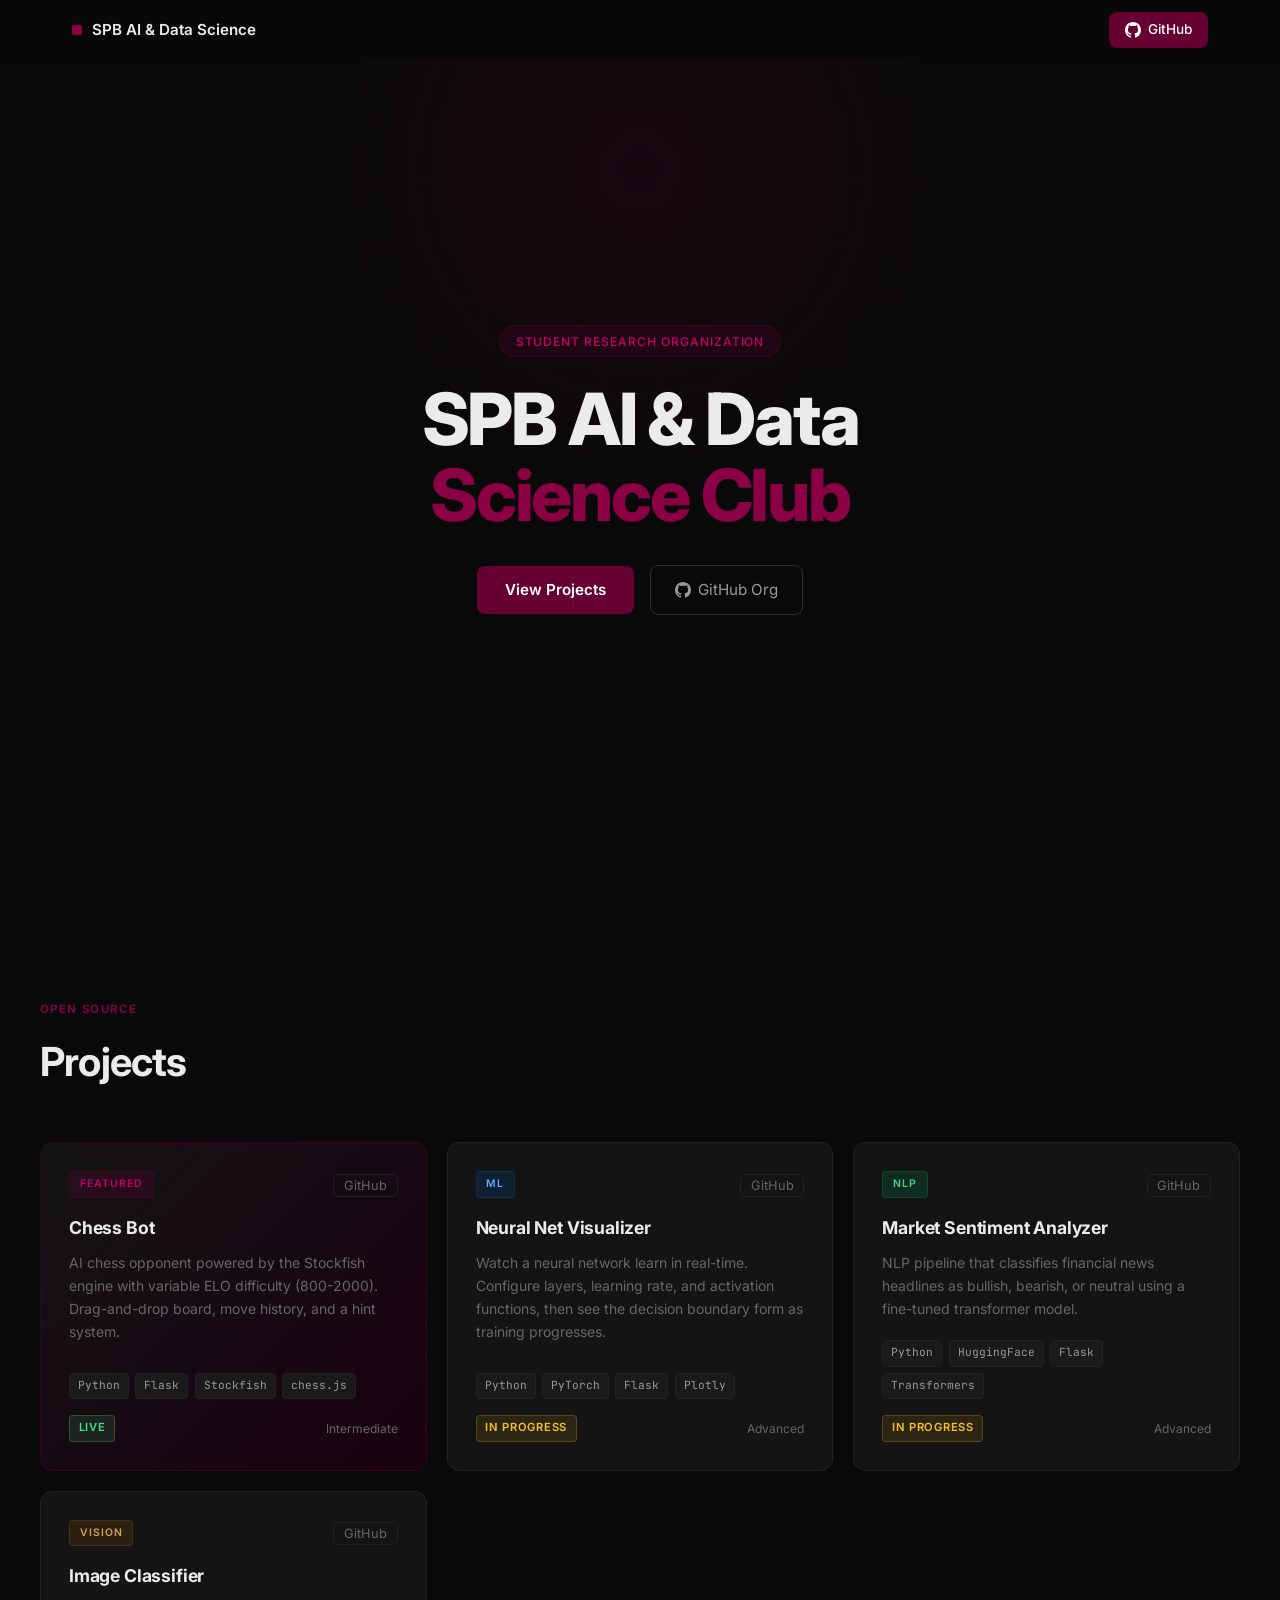
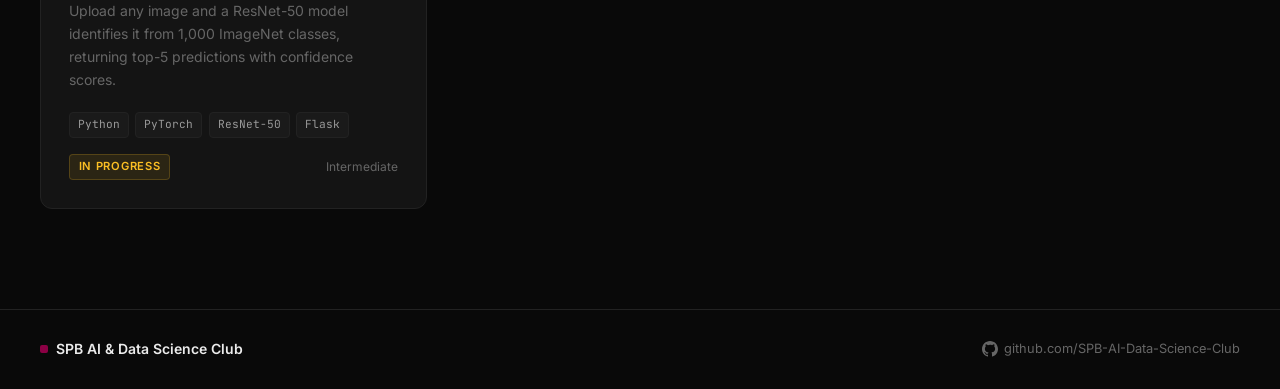
==== index.html @ d633d33a "Simplify to projects-only showcase, remove about/join/infra sections" ====
<!DOCTYPE html>
<html lang="en">
<head>
  <meta charset="UTF-8" />
  <meta name="viewport" content="width=device-width, initial-scale=1.0" />
  <title>SPB AI &amp; Data Science Club</title>
  <link rel="preconnect" href="https://fonts.googleapis.com" />
  <link href="https://fonts.googleapis.com/css2?family=Inter:wght@300;400;500;600;700;800&family=JetBrains+Mono:wght@400;500&display=swap" rel="stylesheet" />
  <link rel="stylesheet" href="css/style.css" />
</head>
<body>

  <nav class="nav" id="nav">
    <div class="nav-inner">
      <div class="nav-logo">
        <span class="nav-logo-mark"></span>
        <span>SPB AI &amp; Data Science</span>
      </div>
      <a href="https://github.com/SPB-AI-Data-Science-Club" target="_blank" class="nav-cta">
        <svg width="16" height="16" viewBox="0 0 24 24" fill="currentColor">
          <path d="M12 0C5.374 0 0 5.373 0 12c0 5.302 3.438 9.8 8.207 11.387.599.111.793-.261.793-.577v-2.234c-3.338.726-4.033-1.416-4.033-1.416-.546-1.387-1.333-1.756-1.333-1.756-1.089-.745.083-.729.083-.729 1.205.084 1.839 1.237 1.839 1.237 1.07 1.834 2.807 1.304 3.492.997.107-.775.418-1.305.762-1.604-2.665-.305-5.467-1.334-5.467-5.931 0-1.311.469-2.381 1.236-3.221-.124-.303-.535-1.524.117-3.176 0 0 1.008-.322 3.301 1.23A11.509 11.509 0 0 1 12 5.803c1.02.005 2.047.138 3.006.404 2.291-1.552 3.297-1.23 3.297-1.23.653 1.653.242 2.874.118 3.176.77.84 1.235 1.911 1.235 3.221 0 4.609-2.807 5.624-5.479 5.921.43.372.823 1.102.823 2.222v3.293c0 .319.192.694.801.576C20.566 21.797 24 17.3 24 12c0-6.627-5.373-12-12-12z"/>
        </svg>
        GitHub
      </a>
    </div>
  </nav>

  <section class="hero">
    <div class="hero-bg">
      <div class="hero-grid"></div>
      <div class="hero-glow"></div>
    </div>
    <div class="hero-content">
      <div class="hero-badge">Student Research Organization</div>
      <h1 class="hero-title">
        SPB AI &amp; Data<br />
        <span class="hero-accent">Science Club</span>
      </h1>
      <div class="hero-actions">
        <a href="#projects" class="btn-primary">View Projects</a>
        <a href="https://github.com/SPB-AI-Data-Science-Club" target="_blank" class="btn-ghost">
          <svg width="16" height="16" viewBox="0 0 24 24" fill="currentColor">
            <path d="M12 0C5.374 0 0 5.373 0 12c0 5.302 3.438 9.8 8.207 11.387.599.111.793-.261.793-.577v-2.234c-3.338.726-4.033-1.416-4.033-1.416-.546-1.387-1.333-1.756-1.333-1.756-1.089-.745.083-.729.083-.729 1.205.084 1.839 1.237 1.839 1.237 1.07 1.834 2.807 1.304 3.492.997.107-.775.418-1.305.762-1.604-2.665-.305-5.467-1.334-5.467-5.931 0-1.311.469-2.381 1.236-3.221-.124-.303-.535-1.524.117-3.176 0 0 1.008-.322 3.301 1.23A11.509 11.509 0 0 1 12 5.803c1.02.005 2.047.138 3.006.404 2.291-1.552 3.297-1.23 3.297-1.23.653 1.653.242 2.874.118 3.176.77.84 1.235 1.911 1.235 3.221 0 4.609-2.807 5.624-5.479 5.921.43.372.823 1.102.823 2.222v3.293c0 .319.192.694.801.576C20.566 21.797 24 17.3 24 12c0-6.627-5.373-12-12-12z"/>
          </svg>
          GitHub Org
        </a>
      </div>
    </div>
  </section>

  <section class="section" id="projects">
    <div class="container">
      <div class="section-tag">Open Source</div>
      <h2 class="section-title">Projects</h2>

      <div class="projects-grid">

        <article class="project-card featured">
          <div class="project-header">
            <span class="project-tag">Featured</span>
            <div class="project-links">
              <a href="https://github.com/SPB-AI-Data-Science-Club/chess-bot" target="_blank">GitHub</a>
            </div>
          </div>
          <h3 class="project-title">Chess Bot</h3>
          <p class="project-desc">
            AI chess opponent powered by the Stockfish engine with variable ELO difficulty (800-2000).
            Drag-and-drop board, move history, and a hint system.
          </p>
          <div class="project-tags">
            <span>Python</span><span>Flask</span><span>Stockfish</span><span>chess.js</span>
          </div>
          <div class="project-meta">
            <span class="status status-live">Live</span>
            <span class="difficulty">Intermediate</span>
          </div>
        </article>

        <article class="project-card">
          <div class="project-header">
            <span class="project-tag tag-ml">ML</span>
            <div class="project-links">
              <a href="https://github.com/SPB-AI-Data-Science-Club/neural-net-visualizer" target="_blank">GitHub</a>
            </div>
          </div>
          <h3 class="project-title">Neural Net Visualizer</h3>
          <p class="project-desc">
            Watch a neural network learn in real-time. Configure layers, learning rate, and activation functions,
            then see the decision boundary form as training progresses.
          </p>
          <div class="project-tags">
            <span>Python</span><span>PyTorch</span><span>Flask</span><span>Plotly</span>
          </div>
          <div class="project-meta">
            <span class="status status-dev">In Progress</span>
            <span class="difficulty">Advanced</span>
          </div>
        </article>

        <article class="project-card">
          <div class="project-header">
            <span class="project-tag tag-nlp">NLP</span>
            <div class="project-links">
              <a href="https://github.com/SPB-AI-Data-Science-Club/sentiment-analyzer" target="_blank">GitHub</a>
            </div>
          </div>
          <h3 class="project-title">Market Sentiment Analyzer</h3>
          <p class="project-desc">
            NLP pipeline that classifies financial news headlines as bullish, bearish, or neutral
            using a fine-tuned transformer model.
          </p>
          <div class="project-tags">
            <span>Python</span><span>HuggingFace</span><span>Flask</span><span>Transformers</span>
          </div>
          <div class="project-meta">
            <span class="status status-dev">In Progress</span>
            <span class="difficulty">Advanced</span>
          </div>
        </article>

        <article class="project-card">
          <div class="project-header">
            <span class="project-tag tag-cv">Vision</span>
            <div class="project-links">
              <a href="https://github.com/SPB-AI-Data-Science-Club/image-classifier" target="_blank">GitHub</a>
            </div>
          </div>
          <h3 class="project-title">Image Classifier</h3>
          <p class="project-desc">
            Upload any image and a ResNet-50 model identifies it from 1,000 ImageNet classes,
            returning top-5 predictions with confidence scores.
          </p>
          <div class="project-tags">
            <span>Python</span><span>PyTorch</span><span>ResNet-50</span><span>Flask</span>
          </div>
          <div class="project-meta">
            <span class="status status-dev">In Progress</span>
            <span class="difficulty">Intermediate</span>
          </div>
        </article>

      </div>
    </div>
  </section>

  <footer class="footer">
    <div class="footer-inner">
      <div class="footer-logo">
        <span class="footer-logo-mark"></span>
        SPB AI &amp; Data Science Club
      </div>
      <a href="https://github.com/SPB-AI-Data-Science-Club" target="_blank" class="footer-gh">
        <svg width="16" height="16" viewBox="0 0 24 24" fill="currentColor">
          <path d="M12 0C5.374 0 0 5.373 0 12c0 5.302 3.438 9.8 8.207 11.387.599.111.793-.261.793-.577v-2.234c-3.338.726-4.033-1.416-4.033-1.416-.546-1.387-1.333-1.756-1.333-1.756-1.089-.745.083-.729.083-.729 1.205.084 1.839 1.237 1.839 1.237 1.07 1.834 2.807 1.304 3.492.997.107-.775.418-1.305.762-1.604-2.665-.305-5.467-1.334-5.467-5.931 0-1.311.469-2.381 1.236-3.221-.124-.303-.535-1.524.117-3.176 0 0 1.008-.322 3.301 1.23A11.509 11.509 0 0 1 12 5.803c1.02.005 2.047.138 3.006.404 2.291-1.552 3.297-1.23 3.297-1.23.653 1.653.242 2.874.118 3.176.77.84 1.235 1.911 1.235 3.221 0 4.609-2.807 5.624-5.479 5.921.43.372.823 1.102.823 2.222v3.293c0 .319.192.694.801.576C20.566 21.797 24 17.3 24 12c0-6.627-5.373-12-12-12z"/>
        </svg>
        github.com/SPB-AI-Data-Science-Club
      </a>
    </div>
  </footer>

  <script src="js/main.js"></script>
</body>
</html>
---- css/style.css ----
/* Reset */
*, *::before, *::after { box-sizing: border-box; margin: 0; padding: 0; }

:root {
  --burgundy:   #660033;
  --burgundy-l: #8b0044;
  --burgundy-d: #3d001f;
  --burgundy-xl:#c4006a;
  --bg:         #090909;
  --bg-2:       #0f0f0f;
  --surface:    #141414;
  --surface-2:  #1a1a1a;
  --border:     #222;
  --border-l:   #2e2e2e;
  --text:       #ebebeb;
  --text-muted: #666;
  --text-dim:   #999;
  --radius:     12px;
}

html { scroll-behavior: smooth; }

body {
  font-family: 'Inter', sans-serif;
  background: var(--bg);
  color: var(--text);
  line-height: 1.6;
  -webkit-font-smoothing: antialiased;
}

a { color: inherit; text-decoration: none; }

/* Nav */
.nav {
  position: fixed;
  top: 0; left: 0; right: 0;
  z-index: 100;
  background: rgba(9,9,9,0.85);
  backdrop-filter: blur(12px);
  border-bottom: 1px solid transparent;
  transition: border-color .3s;
}
.nav.scrolled { border-color: var(--border); }

.nav-inner {
  max-width: 1200px;
  margin: 0 auto;
  padding: 0 2rem;
  height: 60px;
  display: flex;
  align-items: center;
  justify-content: space-between;
}

.nav-logo {
  display: flex;
  align-items: center;
  gap: .6rem;
  font-size: .95rem;
  font-weight: 600;
  color: var(--text);
}

.nav-logo-mark {
  width: 10px;
  height: 10px;
  border-radius: 2px;
  background: var(--burgundy-l);
  display: inline-block;
  flex-shrink: 0;
}

.nav-cta {
  display: flex;
  align-items: center;
  gap: .45rem;
  padding: .45rem 1rem;
  background: var(--burgundy);
  color: #fff;
  border-radius: 8px;
  font-size: .85rem;
  font-weight: 500;
  transition: background .2s;
}
.nav-cta:hover { background: var(--burgundy-l); }

/* Hero */
.hero {
  position: relative;
  min-height: 100vh;
  display: flex;
  align-items: center;
  justify-content: center;
  text-align: center;
  padding: 120px 2rem 80px;
  overflow: hidden;
}

.hero-bg { position: absolute; inset: 0; pointer-events: none; }

.hero-grid {
  position: absolute;
  inset: 0;
  background-image:
    linear-gradient(rgba(102,0,51,.07) 1px, transparent 1px),
    linear-gradient(90deg, rgba(102,0,51,.07) 1px, transparent 1px);
  background-size: 60px 60px;
  mask-image: radial-gradient(ellipse 80% 60% at 50% 40%, black, transparent);
}

.hero-glow {
  position: absolute;
  top: -20%; left: 50%;
  transform: translateX(-50%);
  width: 700px; height: 700px;
  background: radial-gradient(circle, rgba(102,0,51,.18) 0%, transparent 65%);
}

.hero-content { position: relative; max-width: 700px; }

.hero-badge {
  display: inline-block;
  padding: .35rem 1rem;
  background: rgba(102,0,51,.2);
  border: 1px solid rgba(102,0,51,.4);
  border-radius: 999px;
  font-size: .75rem;
  font-weight: 500;
  letter-spacing: .08em;
  text-transform: uppercase;
  color: var(--burgundy-xl);
  margin-bottom: 1.5rem;
}

.hero-title {
  font-size: clamp(2.8rem, 6vw, 4.5rem);
  font-weight: 800;
  line-height: 1.05;
  letter-spacing: -.03em;
  margin-bottom: 2rem;
}

.hero-accent { color: var(--burgundy-l); }

.hero-actions {
  display: flex;
  align-items: center;
  justify-content: center;
  gap: 1rem;
  flex-wrap: wrap;
}

.btn-primary {
  padding: .75rem 1.75rem;
  background: var(--burgundy);
  color: #fff;
  border-radius: 8px;
  font-weight: 600;
  font-size: .95rem;
  transition: background .2s, transform .15s;
}
.btn-primary:hover { background: var(--burgundy-l); transform: translateY(-1px); }

.btn-ghost {
  display: flex;
  align-items: center;
  gap: .45rem;
  padding: .75rem 1.5rem;
  border: 1px solid var(--border-l);
  border-radius: 8px;
  color: var(--text-dim);
  font-size: .95rem;
  transition: border-color .2s, color .2s, transform .15s;
}
.btn-ghost:hover { color: var(--text); transform: translateY(-1px); }

/* Section */
.section { padding: 100px 2rem; }
.container { max-width: 1200px; margin: 0 auto; }

.section-tag {
  font-size: .72rem;
  font-weight: 600;
  letter-spacing: .12em;
  text-transform: uppercase;
  color: var(--burgundy-l);
  margin-bottom: .75rem;
}

.section-title {
  font-size: clamp(1.75rem, 3.5vw, 2.5rem);
  font-weight: 700;
  letter-spacing: -.02em;
  margin-bottom: 3rem;
}

/* Projects grid */
.projects-grid {
  display: grid;
  grid-template-columns: repeat(auto-fill, minmax(320px, 1fr));
  gap: 1.25rem;
}

.project-card {
  background: var(--surface);
  border: 1px solid var(--border);
  border-radius: var(--radius);
  padding: 1.75rem;
  display: flex;
  flex-direction: column;
  transition: border-color .25s, transform .2s;
  position: relative;
  overflow: hidden;
}
.project-card::before {
  content: '';
  position: absolute;
  top: 0; left: 0; right: 0;
  height: 2px;
  background: linear-gradient(90deg, transparent, var(--burgundy-d), transparent);
  opacity: 0;
  transition: opacity .25s;
}
.project-card:hover { border-color: var(--burgundy-d); transform: translateY(-2px); }
.project-card:hover::before { opacity: 1; }

.project-card.featured {
  border-color: var(--burgundy-d);
  background: linear-gradient(135deg, var(--surface) 0%, #1a0010 100%);
}
.project-card.featured::before { opacity: .6; }

.project-header {
  display: flex;
  align-items: center;
  justify-content: space-between;
  margin-bottom: 1rem;
}

.project-tag {
  font-size: .65rem;
  font-weight: 600;
  letter-spacing: .1em;
  text-transform: uppercase;
  padding: .25rem .6rem;
  border-radius: 4px;
  background: rgba(102,0,51,.25);
  color: var(--burgundy-xl);
  border: 1px solid rgba(102,0,51,.3);
}
.tag-ml  { background: rgba(0,80,160,.2);  color: #60a8ff; border-color: rgba(0,80,160,.3); }
.tag-nlp { background: rgba(0,140,80,.2);  color: #50d090; border-color: rgba(0,140,80,.3); }
.tag-cv  { background: rgba(140,80,0,.2);  color: #d0a050; border-color: rgba(140,80,0,.3); }

.project-links a {
  font-size: .8rem;
  color: var(--text-muted);
  border: 1px solid var(--border);
  padding: .2rem .6rem;
  border-radius: 6px;
  transition: color .2s, border-color .2s;
}
.project-links a:hover { color: var(--text); border-color: var(--border-l); }

.project-title {
  font-size: 1.1rem;
  font-weight: 700;
  margin-bottom: .55rem;
  letter-spacing: -.01em;
}

.project-desc {
  font-size: .875rem;
  color: var(--text-muted);
  line-height: 1.65;
  flex: 1;
  margin-bottom: 1.25rem;
}

.project-tags {
  display: flex;
  flex-wrap: wrap;
  gap: .4rem;
  margin-bottom: 1rem;
}
.project-tags span {
  font-size: .7rem;
  font-family: 'JetBrains Mono', monospace;
  padding: .2rem .5rem;
  background: var(--surface-2);
  border: 1px solid var(--border);
  border-radius: 4px;
  color: var(--text-dim);
}

.project-meta {
  display: flex;
  align-items: center;
  justify-content: space-between;
  margin-top: auto;
}

.status {
  font-size: .7rem;
  font-weight: 600;
  letter-spacing: .06em;
  text-transform: uppercase;
  padding: .2rem .55rem;
  border-radius: 4px;
}
.status-live { background: rgba(74,222,128,.12); color: #4ade80; border: 1px solid rgba(74,222,128,.25); }
.status-dev  { background: rgba(251,191,36,.1);  color: #fbbf24; border: 1px solid rgba(251,191,36,.2); }

.difficulty { font-size: .75rem; color: var(--text-muted); }

/* Footer */
.footer {
  border-top: 1px solid var(--border);
  padding: 1.75rem 2rem;
}
.footer-inner {
  max-width: 1200px;
  margin: 0 auto;
  display: flex;
  align-items: center;
  justify-content: space-between;
  flex-wrap: wrap;
  gap: 1rem;
}
.footer-logo {
  display: flex;
  align-items: center;
  gap: .5rem;
  font-size: .875rem;
  font-weight: 600;
}
.footer-logo-mark {
  width: 8px; height: 8px;
  border-radius: 2px;
  background: var(--burgundy-l);
  display: inline-block;
  flex-shrink: 0;
}
.footer-gh {
  display: flex;
  align-items: center;
  gap: .4rem;
  font-size: .8rem;
  color: var(--text-muted);
  transition: color .2s;
}
.footer-gh:hover { color: var(--text); }

/* Scroll animation */
@keyframes fadeUp {
  from { opacity: 0; transform: translateY(20px); }
  to   { opacity: 1; transform: translateY(0); }
}
.animate-in { animation: fadeUp .55s ease both; }
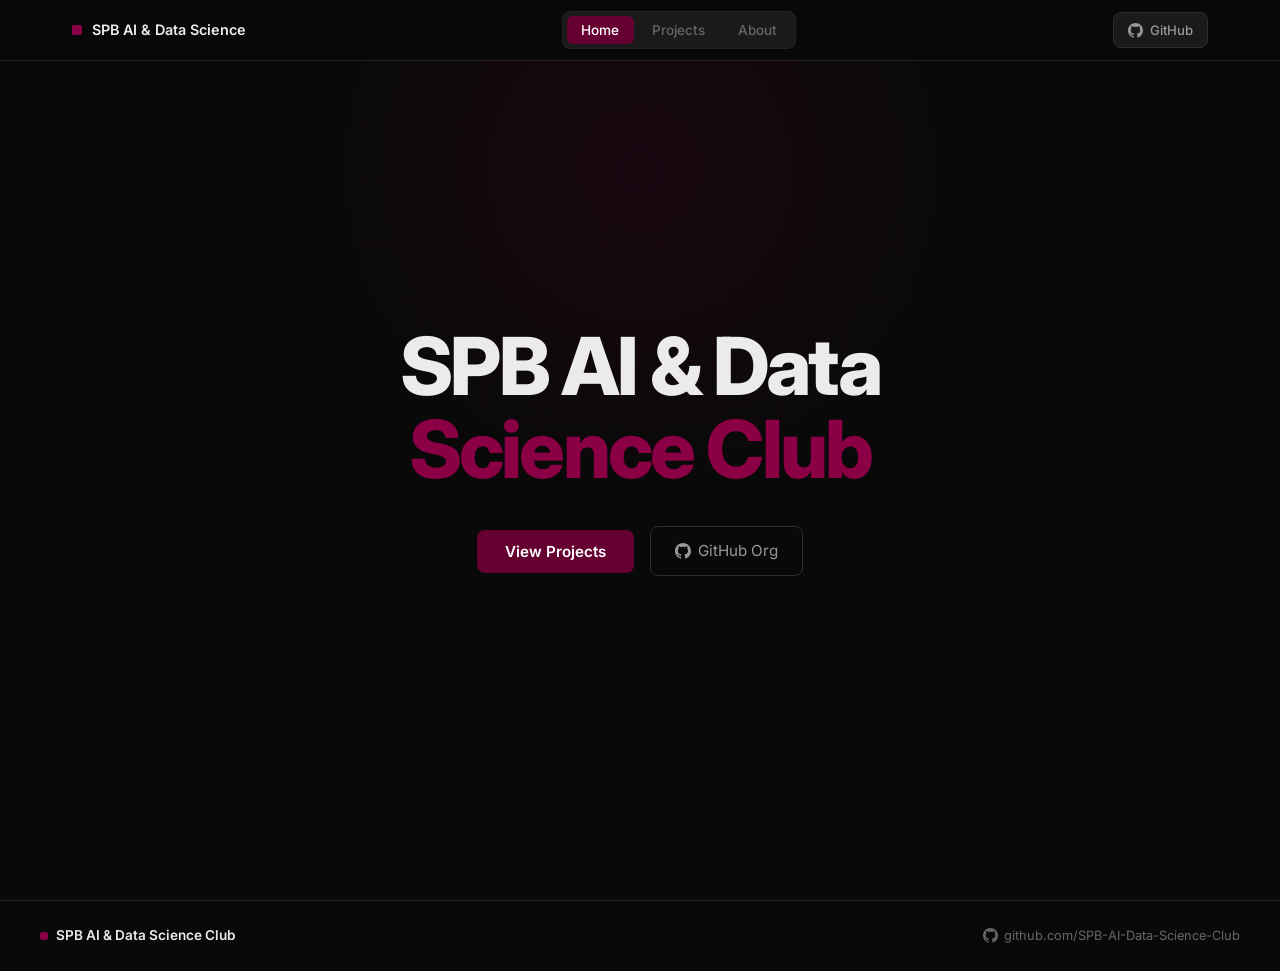
==== commit 50ea7073: "Redesign portfolio with tab layout, project cards with clone buttons, and leadership grid" ====
--- a/index.html
+++ b/index.html
@@ -10,14 +10,19 @@
 </head>
 <body>
 
-  <nav class="nav" id="nav">
+  <nav class="nav">
     <div class="nav-inner">
       <div class="nav-logo">
         <span class="nav-logo-mark"></span>
         <span>SPB AI &amp; Data Science</span>
       </div>
+      <div class="nav-tabs">
+        <button class="tab-btn active" data-tab="home">Home</button>
+        <button class="tab-btn" data-tab="projects">Projects</button>
+        <button class="tab-btn" data-tab="about">About</button>
+      </div>
       <a href="https://github.com/SPB-AI-Data-Science-Club" target="_blank" class="nav-cta">
-        <svg width="16" height="16" viewBox="0 0 24 24" fill="currentColor">
+        <svg width="15" height="15" viewBox="0 0 24 24" fill="currentColor">
           <path d="M12 0C5.374 0 0 5.373 0 12c0 5.302 3.438 9.8 8.207 11.387.599.111.793-.261.793-.577v-2.234c-3.338.726-4.033-1.416-4.033-1.416-.546-1.387-1.333-1.756-1.333-1.756-1.089-.745.083-.729.083-.729 1.205.084 1.839 1.237 1.839 1.237 1.07 1.834 2.807 1.304 3.492.997.107-.775.418-1.305.762-1.604-2.665-.305-5.467-1.334-5.467-5.931 0-1.311.469-2.381 1.236-3.221-.124-.303-.535-1.524.117-3.176 0 0 1.008-.322 3.301 1.23A11.509 11.509 0 0 1 12 5.803c1.02.005 2.047.138 3.006.404 2.291-1.552 3.297-1.23 3.297-1.23.653 1.653.242 2.874.118 3.176.77.84 1.235 1.911 1.235 3.221 0 4.609-2.807 5.624-5.479 5.921.43.372.823 1.102.823 2.222v3.293c0 .319.192.694.801.576C20.566 21.797 24 17.3 24 12c0-6.627-5.373-12-12-12z"/>
         </svg>
         GitHub
@@ -25,123 +30,219 @@
     </div>
   </nav>
 
-  <section class="hero">
-    <div class="hero-bg">
-      <div class="hero-grid"></div>
-      <div class="hero-glow"></div>
-    </div>
-    <div class="hero-content">
-      <div class="hero-badge">Student Research Organization</div>
-      <h1 class="hero-title">
-        SPB AI &amp; Data<br />
-        <span class="hero-accent">Science Club</span>
-      </h1>
-      <div class="hero-actions">
-        <a href="#projects" class="btn-primary">View Projects</a>
-        <a href="https://github.com/SPB-AI-Data-Science-Club" target="_blank" class="btn-ghost">
-          <svg width="16" height="16" viewBox="0 0 24 24" fill="currentColor">
-            <path d="M12 0C5.374 0 0 5.373 0 12c0 5.302 3.438 9.8 8.207 11.387.599.111.793-.261.793-.577v-2.234c-3.338.726-4.033-1.416-4.033-1.416-.546-1.387-1.333-1.756-1.333-1.756-1.089-.745.083-.729.083-.729 1.205.084 1.839 1.237 1.839 1.237 1.07 1.834 2.807 1.304 3.492.997.107-.775.418-1.305.762-1.604-2.665-.305-5.467-1.334-5.467-5.931 0-1.311.469-2.381 1.236-3.221-.124-.303-.535-1.524.117-3.176 0 0 1.008-.322 3.301 1.23A11.509 11.509 0 0 1 12 5.803c1.02.005 2.047.138 3.006.404 2.291-1.552 3.297-1.23 3.297-1.23.653 1.653.242 2.874.118 3.176.77.84 1.235 1.911 1.235 3.221 0 4.609-2.807 5.624-5.479 5.921.43.372.823 1.102.823 2.222v3.293c0 .319.192.694.801.576C20.566 21.797 24 17.3 24 12c0-6.627-5.373-12-12-12z"/>
-          </svg>
-          GitHub Org
-        </a>
-      </div>
-    </div>
-  </section>
-
-  <section class="section" id="projects">
-    <div class="container">
-      <div class="section-tag">Open Source</div>
-      <h2 class="section-title">Projects</h2>
-
-      <div class="projects-grid">
-
-        <article class="project-card featured">
-          <div class="project-header">
-            <span class="project-tag">Featured</span>
-            <div class="project-links">
-              <a href="https://github.com/SPB-AI-Data-Science-Club/chess-bot" target="_blank">GitHub</a>
+  <!-- HOME TAB -->
+  <div class="tab-content active" id="tab-home">
+    <section class="hero">
+      <div class="hero-bg">
+        <div class="hero-grid"></div>
+        <div class="hero-glow"></div>
+      </div>
+      <div class="hero-content">
+        <h1 class="hero-title">
+          SPB AI &amp; Data<br />
+          <span class="hero-accent">Science Club</span>
+        </h1>
+        <div class="hero-actions">
+          <button class="btn-primary" onclick="switchTab('projects')">View Projects</button>
+          <a href="https://github.com/SPB-AI-Data-Science-Club" target="_blank" class="btn-ghost">
+            <svg width="16" height="16" viewBox="0 0 24 24" fill="currentColor">
+              <path d="M12 0C5.374 0 0 5.373 0 12c0 5.302 3.438 9.8 8.207 11.387.599.111.793-.261.793-.577v-2.234c-3.338.726-4.033-1.416-4.033-1.416-.546-1.387-1.333-1.756-1.333-1.756-1.089-.745.083-.729.083-.729 1.205.084 1.839 1.237 1.839 1.237 1.07 1.834 2.807 1.304 3.492.997.107-.775.418-1.305.762-1.604-2.665-.305-5.467-1.334-5.467-5.931 0-1.311.469-2.381 1.236-3.221-.124-.303-.535-1.524.117-3.176 0 0 1.008-.322 3.301 1.23A11.509 11.509 0 0 1 12 5.803c1.02.005 2.047.138 3.006.404 2.291-1.552 3.297-1.23 3.297-1.23.653 1.653.242 2.874.118 3.176.77.84 1.235 1.911 1.235 3.221 0 4.609-2.807 5.624-5.479 5.921.43.372.823 1.102.823 2.222v3.293c0 .319.192.694.801.576C20.566 21.797 24 17.3 24 12c0-6.627-5.373-12-12-12z"/>
+            </svg>
+            GitHub Org
+          </a>
+        </div>
+      </div>
+    </section>
+  </div>
+
+  <!-- PROJECTS TAB -->
+  <div class="tab-content" id="tab-projects">
+    <div class="tab-page">
+      <div class="container">
+        <div class="page-header">
+          <div class="section-tag">Open Source</div>
+          <h2 class="section-title">Projects</h2>
+        </div>
+
+        <div class="projects-grid">
+
+          <article class="project-card featured">
+            <div class="project-header">
+              <span class="project-tag">Featured</span>
+              <span class="project-category">Game AI</span>
+            </div>
+            <h3 class="project-title">Chess Bot</h3>
+            <p class="project-desc">
+              AI chess opponent powered by the Stockfish engine with variable ELO difficulty (800-2000).
+              Drag-and-drop board, move history, and a hint system for learning.
+            </p>
+            <div class="project-tags">
+              <span>Python</span><span>Flask</span><span>Stockfish</span><span>chess.js</span>
+            </div>
+            <div class="project-actions">
+              <a href="https://github.com/SPB-AI-Data-Science-Club/chess-bot" target="_blank" class="action-btn action-primary">
+                View on GitHub
+              </a>
+              <button class="action-btn action-secondary" onclick="copyClone('chess-bot')">
+                Copy Clone Command
+              </button>
+            </div>
+          </article>
+
+          <article class="project-card">
+            <div class="project-header">
+              <span class="project-tag tag-ml">ML</span>
+              <span class="project-category">Machine Learning</span>
+            </div>
+            <h3 class="project-title">Neural Net Visualizer</h3>
+            <p class="project-desc">
+              Watch a neural network learn in real-time. Configure architecture, dataset, and hyperparameters,
+              then see the decision boundary form as training progresses.
+            </p>
+            <div class="project-tags">
+              <span>Python</span><span>PyTorch</span><span>Flask</span><span>Plotly</span>
+            </div>
+            <div class="project-actions">
+              <a href="https://github.com/SPB-AI-Data-Science-Club/neural-net-visualizer" target="_blank" class="action-btn action-primary">
+                View on GitHub
+              </a>
+              <button class="action-btn action-secondary" onclick="copyClone('neural-net-visualizer')">
+                Copy Clone Command
+              </button>
+            </div>
+          </article>
+
+          <article class="project-card">
+            <div class="project-header">
+              <span class="project-tag tag-nlp">NLP</span>
+              <span class="project-category">Natural Language Processing</span>
+            </div>
+            <h3 class="project-title">Market Sentiment Analyzer</h3>
+            <p class="project-desc">
+              NLP pipeline that classifies financial news headlines as bullish, bearish, or neutral
+              using a fine-tuned DistilRoBERTa transformer model.
+            </p>
+            <div class="project-tags">
+              <span>Python</span><span>HuggingFace</span><span>Flask</span><span>Transformers</span>
+            </div>
+            <div class="project-actions">
+              <a href="https://github.com/SPB-AI-Data-Science-Club/sentiment-analyzer" target="_blank" class="action-btn action-primary">
+                View on GitHub
+              </a>
+              <button class="action-btn action-secondary" onclick="copyClone('sentiment-analyzer')">
+                Copy Clone Command
+              </button>
+            </div>
+          </article>
+
+          <article class="project-card">
+            <div class="project-header">
+              <span class="project-tag tag-cv">Vision</span>
+              <span class="project-category">Computer Vision</span>
+            </div>
+            <h3 class="project-title">Image Classifier</h3>
+            <p class="project-desc">
+              Upload any image and a ResNet-50 model identifies it from 1,000 ImageNet classes,
+              returning top-5 predictions with confidence scores.
+            </p>
+            <div class="project-tags">
+              <span>Python</span><span>PyTorch</span><span>ResNet-50</span><span>Flask</span>
+            </div>
+            <div class="project-actions">
+              <a href="https://github.com/SPB-AI-Data-Science-Club/image-classifier" target="_blank" class="action-btn action-primary">
+                View on GitHub
+              </a>
+              <button class="action-btn action-secondary" onclick="copyClone('image-classifier')">
+                Copy Clone Command
+              </button>
+            </div>
+          </article>
+
+        </div>
+
+        <!-- Toast notification -->
+        <div class="toast" id="toast">Clone command copied to clipboard</div>
+      </div>
+    </div>
+  </div>
+
+  <!-- ABOUT TAB -->
+  <div class="tab-content" id="tab-about">
+    <div class="tab-page">
+      <div class="container">
+        <div class="page-header">
+          <div class="section-tag">Leadership</div>
+          <h2 class="section-title">About</h2>
+        </div>
+
+        <div class="leadership-grid">
+
+          <!-- High School -->
+          <div class="leadership-section">
+            <h3 class="division-title">High School</h3>
+            <div class="positions">
+              <div class="position-card">
+                <div class="position-role">President</div>
+                <div class="position-name">--</div>
+              </div>
+              <div class="position-card">
+                <div class="position-role">Vice President</div>
+                <div class="position-name">--</div>
+              </div>
+              <div class="position-card">
+                <div class="position-role">Secretary</div>
+                <div class="position-name">--</div>
+              </div>
+              <div class="position-card">
+                <div class="position-role">Treasurer</div>
+                <div class="position-name">--</div>
+              </div>
+              <div class="position-card">
+                <div class="position-role">Technical Lead</div>
+                <div class="position-name">--</div>
+              </div>
+              <div class="position-card">
+                <div class="position-role">Project Manager</div>
+                <div class="position-name">--</div>
+              </div>
+              <div class="position-card">
+                <div class="position-role">Outreach Lead</div>
+                <div class="position-name">--</div>
+              </div>
             </div>
           </div>
-          <h3 class="project-title">Chess Bot</h3>
-          <p class="project-desc">
-            AI chess opponent powered by the Stockfish engine with variable ELO difficulty (800-2000).
-            Drag-and-drop board, move history, and a hint system.
-          </p>
-          <div class="project-tags">
-            <span>Python</span><span>Flask</span><span>Stockfish</span><span>chess.js</span>
+
+          <!-- Middle School -->
+          <div class="leadership-section">
+            <h3 class="division-title">Middle School</h3>
+            <div class="positions">
+              <div class="position-card">
+                <div class="position-role">President</div>
+                <div class="position-name">--</div>
+              </div>
+              <div class="position-card">
+                <div class="position-role">Vice President</div>
+                <div class="position-name">--</div>
+              </div>
+              <div class="position-card">
+                <div class="position-role">Secretary</div>
+                <div class="position-name">--</div>
+              </div>
+              <div class="position-card">
+                <div class="position-role">Treasurer</div>
+                <div class="position-name">--</div>
+              </div>
+              <div class="position-card">
+                <div class="position-role">Project Coordinator</div>
+                <div class="position-name">--</div>
+              </div>
+            </div>
           </div>
-          <div class="project-meta">
-            <span class="status status-live">Live</span>
-            <span class="difficulty">Intermediate</span>
-          </div>
-        </article>
-
-        <article class="project-card">
-          <div class="project-header">
-            <span class="project-tag tag-ml">ML</span>
-            <div class="project-links">
-              <a href="https://github.com/SPB-AI-Data-Science-Club/neural-net-visualizer" target="_blank">GitHub</a>
-            </div>
-          </div>
-          <h3 class="project-title">Neural Net Visualizer</h3>
-          <p class="project-desc">
-            Watch a neural network learn in real-time. Configure layers, learning rate, and activation functions,
-            then see the decision boundary form as training progresses.
-          </p>
-          <div class="project-tags">
-            <span>Python</span><span>PyTorch</span><span>Flask</span><span>Plotly</span>
-          </div>
-          <div class="project-meta">
-            <span class="status status-dev">In Progress</span>
-            <span class="difficulty">Advanced</span>
-          </div>
-        </article>
-
-        <article class="project-card">
-          <div class="project-header">
-            <span class="project-tag tag-nlp">NLP</span>
-            <div class="project-links">
-              <a href="https://github.com/SPB-AI-Data-Science-Club/sentiment-analyzer" target="_blank">GitHub</a>
-            </div>
-          </div>
-          <h3 class="project-title">Market Sentiment Analyzer</h3>
-          <p class="project-desc">
-            NLP pipeline that classifies financial news headlines as bullish, bearish, or neutral
-            using a fine-tuned transformer model.
-          </p>
-          <div class="project-tags">
-            <span>Python</span><span>HuggingFace</span><span>Flask</span><span>Transformers</span>
-          </div>
-          <div class="project-meta">
-            <span class="status status-dev">In Progress</span>
-            <span class="difficulty">Advanced</span>
-          </div>
-        </article>
-
-        <article class="project-card">
-          <div class="project-header">
-            <span class="project-tag tag-cv">Vision</span>
-            <div class="project-links">
-              <a href="https://github.com/SPB-AI-Data-Science-Club/image-classifier" target="_blank">GitHub</a>
-            </div>
-          </div>
-          <h3 class="project-title">Image Classifier</h3>
-          <p class="project-desc">
-            Upload any image and a ResNet-50 model identifies it from 1,000 ImageNet classes,
-            returning top-5 predictions with confidence scores.
-          </p>
-          <div class="project-tags">
-            <span>Python</span><span>PyTorch</span><span>ResNet-50</span><span>Flask</span>
-          </div>
-          <div class="project-meta">
-            <span class="status status-dev">In Progress</span>
-            <span class="difficulty">Intermediate</span>
-          </div>
-        </article>
-
-      </div>
-    </div>
-  </section>
+
+        </div>
+      </div>
+    </div>
+  </div>
 
   <footer class="footer">
     <div class="footer-inner">
@@ -150,7 +251,7 @@
         SPB AI &amp; Data Science Club
       </div>
       <a href="https://github.com/SPB-AI-Data-Science-Club" target="_blank" class="footer-gh">
-        <svg width="16" height="16" viewBox="0 0 24 24" fill="currentColor">
+        <svg width="15" height="15" viewBox="0 0 24 24" fill="currentColor">
           <path d="M12 0C5.374 0 0 5.373 0 12c0 5.302 3.438 9.8 8.207 11.387.599.111.793-.261.793-.577v-2.234c-3.338.726-4.033-1.416-4.033-1.416-.546-1.387-1.333-1.756-1.333-1.756-1.089-.745.083-.729.083-.729 1.205.084 1.839 1.237 1.839 1.237 1.07 1.834 2.807 1.304 3.492.997.107-.775.418-1.305.762-1.604-2.665-.305-5.467-1.334-5.467-5.931 0-1.311.469-2.381 1.236-3.221-.124-.303-.535-1.524.117-3.176 0 0 1.008-.322 3.301 1.23A11.509 11.509 0 0 1 12 5.803c1.02.005 2.047.138 3.006.404 2.291-1.552 3.297-1.23 3.297-1.23.653 1.653.242 2.874.118 3.176.77.84 1.235 1.911 1.235 3.221 0 4.609-2.807 5.624-5.479 5.921.43.372.823 1.102.823 2.222v3.293c0 .319.192.694.801.576C20.566 21.797 24 17.3 24 12c0-6.627-5.373-12-12-12z"/>
         </svg>
         github.com/SPB-AI-Data-Science-Club
--- a/css/style.css
+++ b/css/style.css
@@ -1,4 +1,3 @@
-/* Reset */
 *, *::before, *::after { box-sizing: border-box; margin: 0; padding: 0; }
 
 :root {
@@ -7,7 +6,6 @@
   --burgundy-d: #3d001f;
   --burgundy-xl:#c4006a;
   --bg:         #090909;
-  --bg-2:       #0f0f0f;
   --surface:    #141414;
   --surface-2:  #1a1a1a;
   --border:     #222;
@@ -26,21 +24,22 @@
   color: var(--text);
   line-height: 1.6;
   -webkit-font-smoothing: antialiased;
+  min-height: 100vh;
+  display: flex;
+  flex-direction: column;
 }
 
 a { color: inherit; text-decoration: none; }
 
-/* Nav */
+/* ── Nav ── */
 .nav {
   position: fixed;
   top: 0; left: 0; right: 0;
   z-index: 100;
-  background: rgba(9,9,9,0.85);
-  backdrop-filter: blur(12px);
-  border-bottom: 1px solid transparent;
-  transition: border-color .3s;
-}
-.nav.scrolled { border-color: var(--border); }
+  background: rgba(9,9,9,.92);
+  backdrop-filter: blur(14px);
+  border-bottom: 1px solid var(--border);
+}
 
 .nav-inner {
   max-width: 1200px;
@@ -50,41 +49,77 @@
   display: flex;
   align-items: center;
   justify-content: space-between;
+  gap: 2rem;
 }
 
 .nav-logo {
   display: flex;
   align-items: center;
   gap: .6rem;
-  font-size: .95rem;
+  font-size: .9rem;
   font-weight: 600;
   color: var(--text);
+  white-space: nowrap;
 }
 
 .nav-logo-mark {
-  width: 10px;
-  height: 10px;
+  width: 10px; height: 10px;
   border-radius: 2px;
   background: var(--burgundy-l);
   display: inline-block;
   flex-shrink: 0;
 }
 
-.nav-cta {
-  display: flex;
-  align-items: center;
-  gap: .45rem;
-  padding: .45rem 1rem;
+/* Tab buttons */
+.nav-tabs {
+  display: flex;
+  align-items: center;
+  gap: .25rem;
+  background: var(--surface-2);
+  border: 1px solid var(--border);
+  border-radius: 8px;
+  padding: .25rem;
+}
+
+.tab-btn {
+  padding: .35rem .9rem;
+  border: none;
+  border-radius: 6px;
+  background: transparent;
+  color: var(--text-muted);
+  font-size: .85rem;
+  font-weight: 500;
+  cursor: pointer;
+  font-family: inherit;
+  transition: color .15s, background .15s;
+}
+.tab-btn:hover { color: var(--text-dim); }
+.tab-btn.active {
   background: var(--burgundy);
   color: #fff;
-  border-radius: 8px;
-  font-size: .85rem;
+}
+
+.nav-cta {
+  display: flex;
+  align-items: center;
+  gap: .4rem;
+  padding: .4rem .9rem;
+  background: var(--surface-2);
+  border: 1px solid var(--border-l);
+  color: var(--text-dim);
+  border-radius: 8px;
+  font-size: .82rem;
   font-weight: 500;
-  transition: background .2s;
-}
-.nav-cta:hover { background: var(--burgundy-l); }
-
-/* Hero */
+  transition: color .2s, border-color .2s;
+  white-space: nowrap;
+}
+.nav-cta:hover { color: var(--text); border-color: var(--border-l); }
+
+/* ── Tab content ── */
+.tab-content { display: none; flex: 1; }
+.tab-content.active { display: block; }
+
+/* ── Hero ── */
 .hero {
   position: relative;
   min-height: 100vh;
@@ -92,15 +127,14 @@
   align-items: center;
   justify-content: center;
   text-align: center;
-  padding: 120px 2rem 80px;
+  padding: 80px 2rem;
   overflow: hidden;
 }
 
 .hero-bg { position: absolute; inset: 0; pointer-events: none; }
 
 .hero-grid {
-  position: absolute;
-  inset: 0;
+  position: absolute; inset: 0;
   background-image:
     linear-gradient(rgba(102,0,51,.07) 1px, transparent 1px),
     linear-gradient(90deg, rgba(102,0,51,.07) 1px, transparent 1px);
@@ -116,30 +150,15 @@
   background: radial-gradient(circle, rgba(102,0,51,.18) 0%, transparent 65%);
 }
 
-.hero-content { position: relative; max-width: 700px; }
-
-.hero-badge {
-  display: inline-block;
-  padding: .35rem 1rem;
-  background: rgba(102,0,51,.2);
-  border: 1px solid rgba(102,0,51,.4);
-  border-radius: 999px;
-  font-size: .75rem;
-  font-weight: 500;
-  letter-spacing: .08em;
-  text-transform: uppercase;
-  color: var(--burgundy-xl);
-  margin-bottom: 1.5rem;
-}
+.hero-content { position: relative; max-width: 680px; }
 
 .hero-title {
-  font-size: clamp(2.8rem, 6vw, 4.5rem);
+  font-size: clamp(3rem, 7vw, 5rem);
   font-weight: 800;
-  line-height: 1.05;
-  letter-spacing: -.03em;
-  margin-bottom: 2rem;
-}
-
+  line-height: 1.04;
+  letter-spacing: -.035em;
+  margin-bottom: 2.25rem;
+}
 .hero-accent { color: var(--burgundy-l); }
 
 .hero-actions {
@@ -154,9 +173,12 @@
   padding: .75rem 1.75rem;
   background: var(--burgundy);
   color: #fff;
+  border: none;
   border-radius: 8px;
   font-weight: 600;
   font-size: .95rem;
+  cursor: pointer;
+  font-family: inherit;
   transition: background .2s, transform .15s;
 }
 .btn-primary:hover { background: var(--burgundy-l); transform: translateY(-1px); }
@@ -170,34 +192,39 @@
   border-radius: 8px;
   color: var(--text-dim);
   font-size: .95rem;
-  transition: border-color .2s, color .2s, transform .15s;
+  transition: color .2s, transform .15s;
 }
 .btn-ghost:hover { color: var(--text); transform: translateY(-1px); }
 
-/* Section */
-.section { padding: 100px 2rem; }
+/* ── Tab pages ── */
+.tab-page {
+  padding: 100px 2rem 80px;
+  min-height: 100vh;
+}
+
 .container { max-width: 1200px; margin: 0 auto; }
 
+.page-header { margin-bottom: 3rem; }
+
 .section-tag {
-  font-size: .72rem;
+  font-size: .7rem;
   font-weight: 600;
-  letter-spacing: .12em;
+  letter-spacing: .14em;
   text-transform: uppercase;
   color: var(--burgundy-l);
-  margin-bottom: .75rem;
+  margin-bottom: .6rem;
 }
 
 .section-title {
-  font-size: clamp(1.75rem, 3.5vw, 2.5rem);
+  font-size: clamp(1.75rem, 3vw, 2.5rem);
   font-weight: 700;
-  letter-spacing: -.02em;
-  margin-bottom: 3rem;
-}
-
-/* Projects grid */
+  letter-spacing: -.025em;
+}
+
+/* ── Projects ── */
 .projects-grid {
   display: grid;
-  grid-template-columns: repeat(auto-fill, minmax(320px, 1fr));
+  grid-template-columns: repeat(auto-fill, minmax(340px, 1fr));
   gap: 1.25rem;
 }
 
@@ -208,7 +235,8 @@
   padding: 1.75rem;
   display: flex;
   flex-direction: column;
-  transition: border-color .25s, transform .2s;
+  gap: 0;
+  transition: border-color .2s, transform .2s;
   position: relative;
   overflow: hidden;
 }
@@ -223,26 +251,25 @@
 }
 .project-card:hover { border-color: var(--burgundy-d); transform: translateY(-2px); }
 .project-card:hover::before { opacity: 1; }
-
 .project-card.featured {
   border-color: var(--burgundy-d);
-  background: linear-gradient(135deg, var(--surface) 0%, #1a0010 100%);
-}
-.project-card.featured::before { opacity: .6; }
+  background: linear-gradient(145deg, var(--surface) 0%, #180010 100%);
+}
+.project-card.featured::before { opacity: .7; }
 
 .project-header {
   display: flex;
   align-items: center;
   justify-content: space-between;
-  margin-bottom: 1rem;
+  margin-bottom: 1.1rem;
 }
 
 .project-tag {
   font-size: .65rem;
-  font-weight: 600;
+  font-weight: 700;
   letter-spacing: .1em;
   text-transform: uppercase;
-  padding: .25rem .6rem;
+  padding: .22rem .6rem;
   border-radius: 4px;
   background: rgba(102,0,51,.25);
   color: var(--burgundy-xl);
@@ -252,27 +279,23 @@
 .tag-nlp { background: rgba(0,140,80,.2);  color: #50d090; border-color: rgba(0,140,80,.3); }
 .tag-cv  { background: rgba(140,80,0,.2);  color: #d0a050; border-color: rgba(140,80,0,.3); }
 
-.project-links a {
-  font-size: .8rem;
-  color: var(--text-muted);
-  border: 1px solid var(--border);
-  padding: .2rem .6rem;
-  border-radius: 6px;
-  transition: color .2s, border-color .2s;
-}
-.project-links a:hover { color: var(--text); border-color: var(--border-l); }
+.project-category {
+  font-size: .72rem;
+  color: var(--text-muted);
+  letter-spacing: .04em;
+}
 
 .project-title {
-  font-size: 1.1rem;
+  font-size: 1.15rem;
   font-weight: 700;
-  margin-bottom: .55rem;
-  letter-spacing: -.01em;
+  letter-spacing: -.015em;
+  margin-bottom: .6rem;
 }
 
 .project-desc {
   font-size: .875rem;
   color: var(--text-muted);
-  line-height: 1.65;
+  line-height: 1.7;
   flex: 1;
   margin-bottom: 1.25rem;
 }
@@ -280,43 +303,123 @@
 .project-tags {
   display: flex;
   flex-wrap: wrap;
-  gap: .4rem;
-  margin-bottom: 1rem;
+  gap: .35rem;
+  margin-bottom: 1.5rem;
 }
 .project-tags span {
-  font-size: .7rem;
+  font-size: .68rem;
   font-family: 'JetBrains Mono', monospace;
-  padding: .2rem .5rem;
+  padding: .18rem .5rem;
   background: var(--surface-2);
   border: 1px solid var(--border);
   border-radius: 4px;
   color: var(--text-dim);
 }
 
-.project-meta {
+.project-actions {
+  display: grid;
+  grid-template-columns: 1fr 1fr;
+  gap: .6rem;
+  margin-top: auto;
+}
+
+.action-btn {
+  padding: .6rem .75rem;
+  border-radius: 7px;
+  font-size: .82rem;
+  font-weight: 600;
+  text-align: center;
+  cursor: pointer;
+  font-family: inherit;
+  transition: all .18s;
+  border: none;
+}
+
+.action-primary {
+  background: var(--burgundy);
+  color: #fff;
+}
+.action-primary:hover { background: var(--burgundy-l); }
+
+.action-secondary {
+  background: transparent;
+  color: var(--text-muted);
+  border: 1px solid var(--border-l);
+}
+.action-secondary:hover { color: var(--text); border-color: var(--border-l); background: var(--surface-2); }
+
+/* Toast */
+.toast {
+  position: fixed;
+  bottom: 2rem;
+  left: 50%;
+  transform: translateX(-50%) translateY(4px);
+  background: var(--surface-2);
+  border: 1px solid var(--border-l);
+  color: var(--text);
+  font-size: .82rem;
+  padding: .6rem 1.25rem;
+  border-radius: 8px;
+  opacity: 0;
+  pointer-events: none;
+  transition: opacity .2s, transform .2s;
+  z-index: 999;
+  white-space: nowrap;
+}
+.toast.show { opacity: 1; transform: translateX(-50%) translateY(0); }
+
+/* ── About / Leadership ── */
+.leadership-grid {
+  display: grid;
+  grid-template-columns: 1fr 1fr;
+  gap: 3rem;
+}
+
+@media (max-width: 700px) {
+  .leadership-grid { grid-template-columns: 1fr; }
+}
+
+.division-title {
+  font-size: 1.1rem;
+  font-weight: 700;
+  letter-spacing: -.01em;
+  margin-bottom: 1.25rem;
+  padding-bottom: .75rem;
+  border-bottom: 1px solid var(--border);
+  color: var(--text);
+}
+
+.positions { display: flex; flex-direction: column; gap: .6rem; }
+
+.position-card {
   display: flex;
   align-items: center;
   justify-content: space-between;
-  margin-top: auto;
-}
-
-.status {
-  font-size: .7rem;
-  font-weight: 600;
-  letter-spacing: .06em;
-  text-transform: uppercase;
-  padding: .2rem .55rem;
-  border-radius: 4px;
-}
-.status-live { background: rgba(74,222,128,.12); color: #4ade80; border: 1px solid rgba(74,222,128,.25); }
-.status-dev  { background: rgba(251,191,36,.1);  color: #fbbf24; border: 1px solid rgba(251,191,36,.2); }
-
-.difficulty { font-size: .75rem; color: var(--text-muted); }
-
-/* Footer */
+  background: var(--surface);
+  border: 1px solid var(--border);
+  border-radius: 8px;
+  padding: .8rem 1.1rem;
+  transition: border-color .2s;
+}
+.position-card:hover { border-color: var(--border-l); }
+
+.position-role {
+  font-size: .875rem;
+  font-weight: 500;
+  color: var(--text);
+}
+
+.position-name {
+  font-size: .82rem;
+  color: var(--text-muted);
+  font-family: 'JetBrains Mono', monospace;
+}
+
+/* ── Footer ── */
 .footer {
   border-top: 1px solid var(--border);
-  padding: 1.75rem 2rem;
+  padding: 1.5rem 2rem;
+  margin-top: auto;
 }
 .footer-inner {
   max-width: 1200px;
@@ -331,7 +434,7 @@
   display: flex;
   align-items: center;
   gap: .5rem;
-  font-size: .875rem;
+  font-size: .85rem;
   font-weight: 600;
 }
 .footer-logo-mark {
@@ -339,7 +442,6 @@
   border-radius: 2px;
   background: var(--burgundy-l);
   display: inline-block;
-  flex-shrink: 0;
 }
 .footer-gh {
   display: flex;
@@ -351,9 +453,9 @@
 }
 .footer-gh:hover { color: var(--text); }
 
-/* Scroll animation */
+/* ── Scroll animation ── */
 @keyframes fadeUp {
-  from { opacity: 0; transform: translateY(20px); }
+  from { opacity: 0; transform: translateY(16px); }
   to   { opacity: 1; transform: translateY(0); }
 }
-.animate-in { animation: fadeUp .55s ease both; }
+.animate-in { animation: fadeUp .5s ease both; }
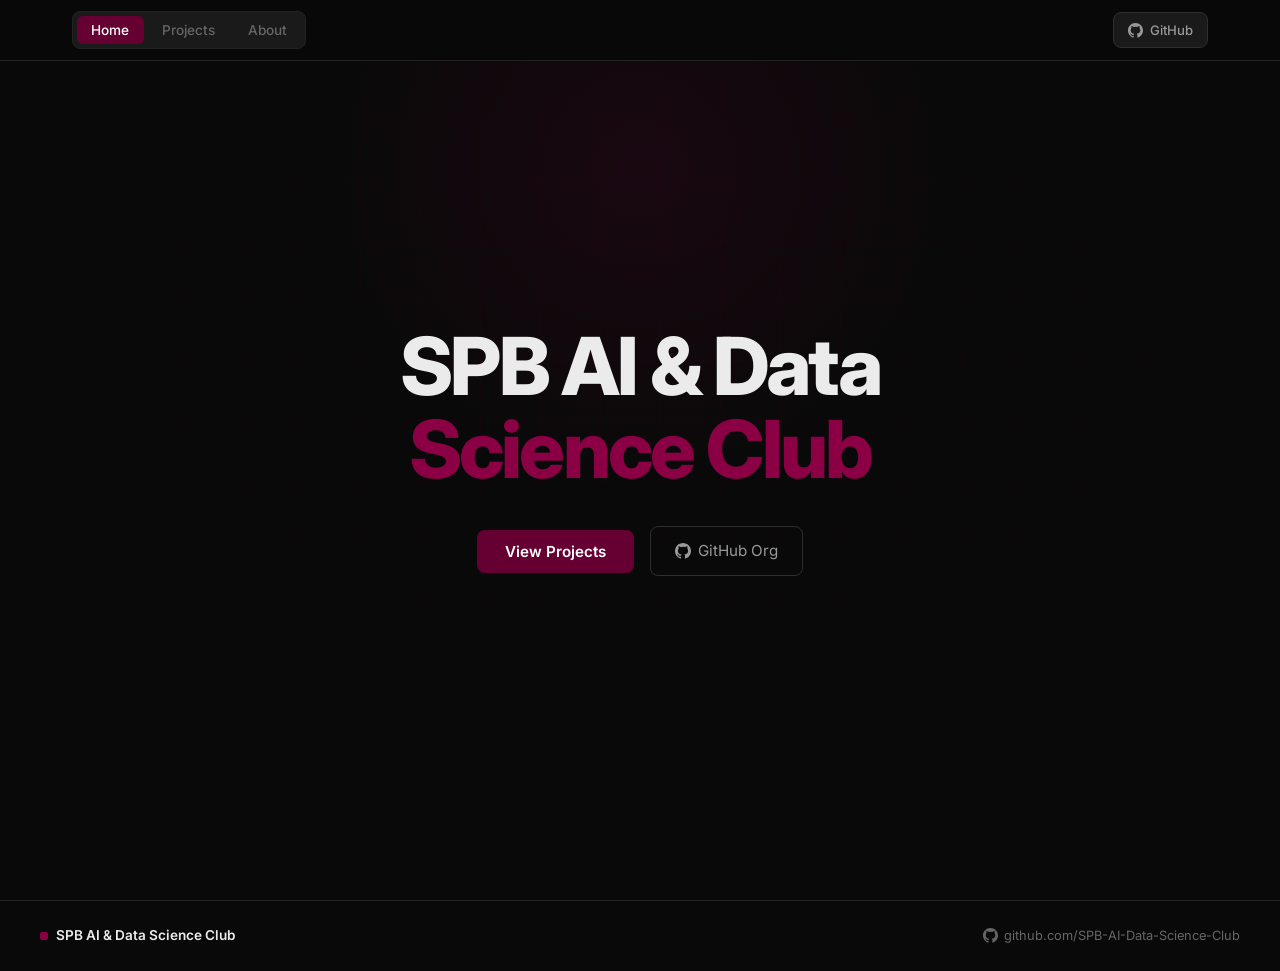
==== commit 05d96ad5: "Remove nav logo, put tabs as primary header navigation" ====
--- a/index.html
+++ b/index.html
@@ -12,10 +12,6 @@
 
   <nav class="nav">
     <div class="nav-inner">
-      <div class="nav-logo">
-        <span class="nav-logo-mark"></span>
-        <span>SPB AI &amp; Data Science</span>
-      </div>
       <div class="nav-tabs">
         <button class="tab-btn active" data-tab="home">Home</button>
         <button class="tab-btn" data-tab="projects">Projects</button>
--- a/css/style.css
+++ b/css/style.css
@@ -52,24 +52,6 @@
   gap: 2rem;
 }
 
-.nav-logo {
-  display: flex;
-  align-items: center;
-  gap: .6rem;
-  font-size: .9rem;
-  font-weight: 600;
-  color: var(--text);
-  white-space: nowrap;
-}
-
-.nav-logo-mark {
-  width: 10px; height: 10px;
-  border-radius: 2px;
-  background: var(--burgundy-l);
-  display: inline-block;
-  flex-shrink: 0;
-}
-
 /* Tab buttons */
 .nav-tabs {
   display: flex;
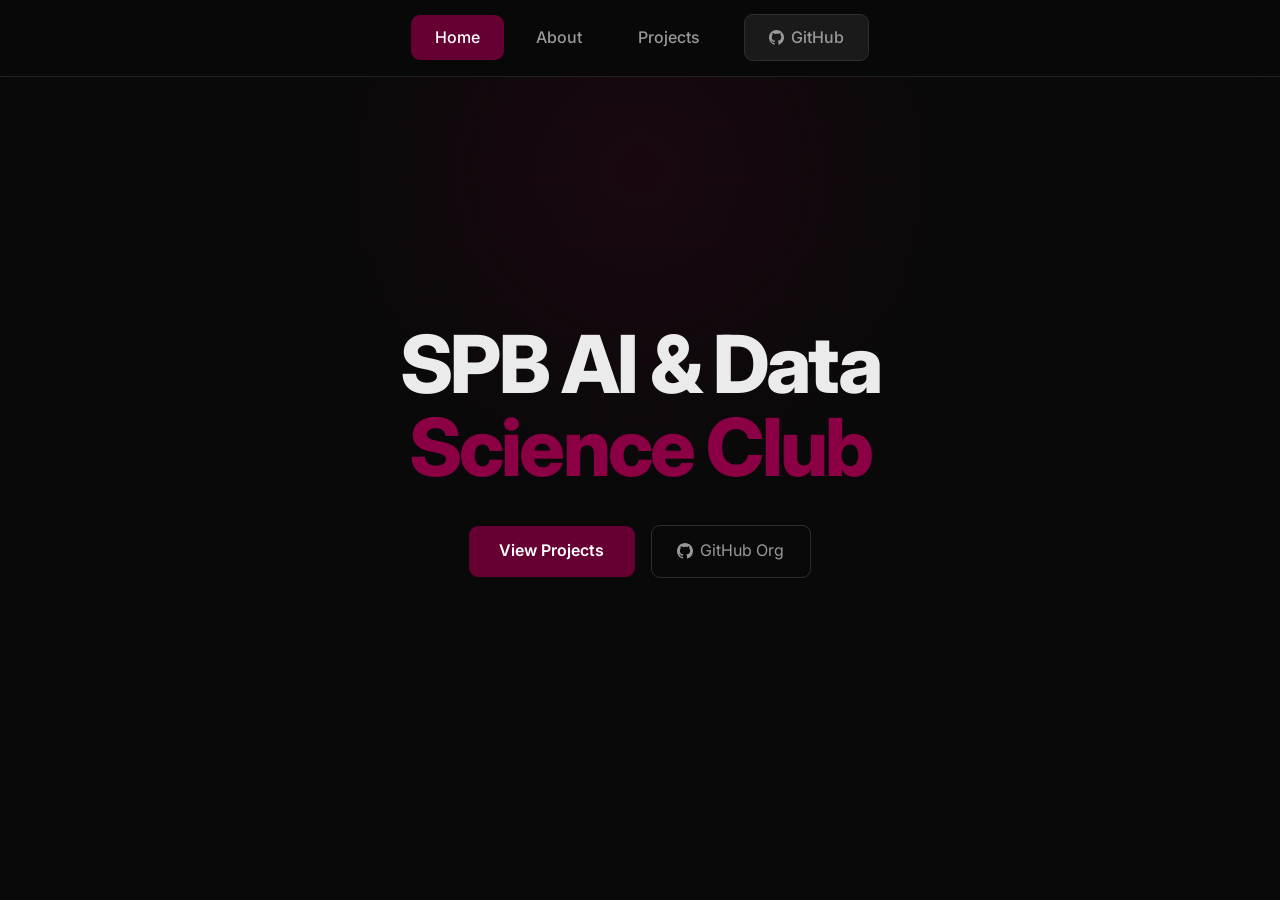
==== commit 9fed2379: "Fix CSS cache, single burgundy View on GitHub button, remove copy clone" ====
--- a/index.html
+++ b/index.html
@@ -6,18 +6,16 @@
   <title>SPB AI &amp; Data Science Club</title>
   <link rel="preconnect" href="https://fonts.googleapis.com" />
   <link href="https://fonts.googleapis.com/css2?family=Inter:wght@300;400;500;600;700;800&family=JetBrains+Mono:wght@400;500&display=swap" rel="stylesheet" />
-  <link rel="stylesheet" href="css/style.css" />
+  <link rel="stylesheet" href="css/style.css?v=3" />
 </head>
 <body>
 
   <nav class="nav">
     <div class="nav-inner">
-      <div class="nav-tabs">
-        <button class="tab-btn active" data-tab="home">Home</button>
-        <button class="tab-btn" data-tab="projects">Projects</button>
-        <button class="tab-btn" data-tab="about">About</button>
-      </div>
-      <a href="https://github.com/SPB-AI-Data-Science-Club" target="_blank" class="nav-cta">
+      <a href="index.html" class="nav-btn active">Home</a>
+      <a href="about.html" class="nav-btn">About</a>
+      <a href="projects.html" class="nav-btn">Projects</a>
+      <a href="https://github.com/SPB-AI-Data-Science-Club" target="_blank" class="nav-btn nav-github">
         <svg width="15" height="15" viewBox="0 0 24 24" fill="currentColor">
           <path d="M12 0C5.374 0 0 5.373 0 12c0 5.302 3.438 9.8 8.207 11.387.599.111.793-.261.793-.577v-2.234c-3.338.726-4.033-1.416-4.033-1.416-.546-1.387-1.333-1.756-1.333-1.756-1.089-.745.083-.729.083-.729 1.205.084 1.839 1.237 1.839 1.237 1.07 1.834 2.807 1.304 3.492.997.107-.775.418-1.305.762-1.604-2.665-.305-5.467-1.334-5.467-5.931 0-1.311.469-2.381 1.236-3.221-.124-.303-.535-1.524.117-3.176 0 0 1.008-.322 3.301 1.23A11.509 11.509 0 0 1 12 5.803c1.02.005 2.047.138 3.006.404 2.291-1.552 3.297-1.23 3.297-1.23.653 1.653.242 2.874.118 3.176.77.84 1.235 1.911 1.235 3.221 0 4.609-2.807 5.624-5.479 5.921.43.372.823 1.102.823 2.222v3.293c0 .319.192.694.801.576C20.566 21.797 24 17.3 24 12c0-6.627-5.373-12-12-12z"/>
         </svg>
@@ -26,235 +24,27 @@
     </div>
   </nav>
 
-  <!-- HOME TAB -->
-  <div class="tab-content active" id="tab-home">
-    <section class="hero">
-      <div class="hero-bg">
-        <div class="hero-grid"></div>
-        <div class="hero-glow"></div>
-      </div>
-      <div class="hero-content">
-        <h1 class="hero-title">
-          SPB AI &amp; Data<br />
-          <span class="hero-accent">Science Club</span>
-        </h1>
-        <div class="hero-actions">
-          <button class="btn-primary" onclick="switchTab('projects')">View Projects</button>
-          <a href="https://github.com/SPB-AI-Data-Science-Club" target="_blank" class="btn-ghost">
-            <svg width="16" height="16" viewBox="0 0 24 24" fill="currentColor">
-              <path d="M12 0C5.374 0 0 5.373 0 12c0 5.302 3.438 9.8 8.207 11.387.599.111.793-.261.793-.577v-2.234c-3.338.726-4.033-1.416-4.033-1.416-.546-1.387-1.333-1.756-1.333-1.756-1.089-.745.083-.729.083-.729 1.205.084 1.839 1.237 1.839 1.237 1.07 1.834 2.807 1.304 3.492.997.107-.775.418-1.305.762-1.604-2.665-.305-5.467-1.334-5.467-5.931 0-1.311.469-2.381 1.236-3.221-.124-.303-.535-1.524.117-3.176 0 0 1.008-.322 3.301 1.23A11.509 11.509 0 0 1 12 5.803c1.02.005 2.047.138 3.006.404 2.291-1.552 3.297-1.23 3.297-1.23.653 1.653.242 2.874.118 3.176.77.84 1.235 1.911 1.235 3.221 0 4.609-2.807 5.624-5.479 5.921.43.372.823 1.102.823 2.222v3.293c0 .319.192.694.801.576C20.566 21.797 24 17.3 24 12c0-6.627-5.373-12-12-12z"/>
-            </svg>
-            GitHub Org
-          </a>
-        </div>
-      </div>
-    </section>
-  </div>
-
-  <!-- PROJECTS TAB -->
-  <div class="tab-content" id="tab-projects">
-    <div class="tab-page">
-      <div class="container">
-        <div class="page-header">
-          <div class="section-tag">Open Source</div>
-          <h2 class="section-title">Projects</h2>
-        </div>
-
-        <div class="projects-grid">
-
-          <article class="project-card featured">
-            <div class="project-header">
-              <span class="project-tag">Featured</span>
-              <span class="project-category">Game AI</span>
-            </div>
-            <h3 class="project-title">Chess Bot</h3>
-            <p class="project-desc">
-              AI chess opponent powered by the Stockfish engine with variable ELO difficulty (800-2000).
-              Drag-and-drop board, move history, and a hint system for learning.
-            </p>
-            <div class="project-tags">
-              <span>Python</span><span>Flask</span><span>Stockfish</span><span>chess.js</span>
-            </div>
-            <div class="project-actions">
-              <a href="https://github.com/SPB-AI-Data-Science-Club/chess-bot" target="_blank" class="action-btn action-primary">
-                View on GitHub
-              </a>
-              <button class="action-btn action-secondary" onclick="copyClone('chess-bot')">
-                Copy Clone Command
-              </button>
-            </div>
-          </article>
-
-          <article class="project-card">
-            <div class="project-header">
-              <span class="project-tag tag-ml">ML</span>
-              <span class="project-category">Machine Learning</span>
-            </div>
-            <h3 class="project-title">Neural Net Visualizer</h3>
-            <p class="project-desc">
-              Watch a neural network learn in real-time. Configure architecture, dataset, and hyperparameters,
-              then see the decision boundary form as training progresses.
-            </p>
-            <div class="project-tags">
-              <span>Python</span><span>PyTorch</span><span>Flask</span><span>Plotly</span>
-            </div>
-            <div class="project-actions">
-              <a href="https://github.com/SPB-AI-Data-Science-Club/neural-net-visualizer" target="_blank" class="action-btn action-primary">
-                View on GitHub
-              </a>
-              <button class="action-btn action-secondary" onclick="copyClone('neural-net-visualizer')">
-                Copy Clone Command
-              </button>
-            </div>
-          </article>
-
-          <article class="project-card">
-            <div class="project-header">
-              <span class="project-tag tag-nlp">NLP</span>
-              <span class="project-category">Natural Language Processing</span>
-            </div>
-            <h3 class="project-title">Market Sentiment Analyzer</h3>
-            <p class="project-desc">
-              NLP pipeline that classifies financial news headlines as bullish, bearish, or neutral
-              using a fine-tuned DistilRoBERTa transformer model.
-            </p>
-            <div class="project-tags">
-              <span>Python</span><span>HuggingFace</span><span>Flask</span><span>Transformers</span>
-            </div>
-            <div class="project-actions">
-              <a href="https://github.com/SPB-AI-Data-Science-Club/sentiment-analyzer" target="_blank" class="action-btn action-primary">
-                View on GitHub
-              </a>
-              <button class="action-btn action-secondary" onclick="copyClone('sentiment-analyzer')">
-                Copy Clone Command
-              </button>
-            </div>
-          </article>
-
-          <article class="project-card">
-            <div class="project-header">
-              <span class="project-tag tag-cv">Vision</span>
-              <span class="project-category">Computer Vision</span>
-            </div>
-            <h3 class="project-title">Image Classifier</h3>
-            <p class="project-desc">
-              Upload any image and a ResNet-50 model identifies it from 1,000 ImageNet classes,
-              returning top-5 predictions with confidence scores.
-            </p>
-            <div class="project-tags">
-              <span>Python</span><span>PyTorch</span><span>ResNet-50</span><span>Flask</span>
-            </div>
-            <div class="project-actions">
-              <a href="https://github.com/SPB-AI-Data-Science-Club/image-classifier" target="_blank" class="action-btn action-primary">
-                View on GitHub
-              </a>
-              <button class="action-btn action-secondary" onclick="copyClone('image-classifier')">
-                Copy Clone Command
-              </button>
-            </div>
-          </article>
-
-        </div>
-
-        <!-- Toast notification -->
-        <div class="toast" id="toast">Clone command copied to clipboard</div>
+  <div class="hero">
+    <div class="hero-bg">
+      <div class="hero-grid"></div>
+      <div class="hero-glow"></div>
+    </div>
+    <div class="hero-content">
+      <h1 class="hero-title">
+        SPB AI &amp; Data<br />
+        <span class="hero-accent">Science Club</span>
+      </h1>
+      <div class="hero-actions">
+        <a href="projects.html" class="btn-primary">View Projects</a>
+        <a href="https://github.com/SPB-AI-Data-Science-Club" target="_blank" class="btn-ghost">
+          <svg width="16" height="16" viewBox="0 0 24 24" fill="currentColor">
+            <path d="M12 0C5.374 0 0 5.373 0 12c0 5.302 3.438 9.8 8.207 11.387.599.111.793-.261.793-.577v-2.234c-3.338.726-4.033-1.416-4.033-1.416-.546-1.387-1.333-1.756-1.333-1.756-1.089-.745.083-.729.083-.729 1.205.084 1.839 1.237 1.839 1.237 1.07 1.834 2.807 1.304 3.492.997.107-.775.418-1.305.762-1.604-2.665-.305-5.467-1.334-5.467-5.931 0-1.311.469-2.381 1.236-3.221-.124-.303-.535-1.524.117-3.176 0 0 1.008-.322 3.301 1.23A11.509 11.509 0 0 1 12 5.803c1.02.005 2.047.138 3.006.404 2.291-1.552 3.297-1.23 3.297-1.23.653 1.653.242 2.874.118 3.176.77.84 1.235 1.911 1.235 3.221 0 4.609-2.807 5.624-5.479 5.921.43.372.823 1.102.823 2.222v3.293c0 .319.192.694.801.576C20.566 21.797 24 17.3 24 12c0-6.627-5.373-12-12-12z"/>
+          </svg>
+          GitHub Org
+        </a>
       </div>
     </div>
   </div>
 
-  <!-- ABOUT TAB -->
-  <div class="tab-content" id="tab-about">
-    <div class="tab-page">
-      <div class="container">
-        <div class="page-header">
-          <div class="section-tag">Leadership</div>
-          <h2 class="section-title">About</h2>
-        </div>
-
-        <div class="leadership-grid">
-
-          <!-- High School -->
-          <div class="leadership-section">
-            <h3 class="division-title">High School</h3>
-            <div class="positions">
-              <div class="position-card">
-                <div class="position-role">President</div>
-                <div class="position-name">--</div>
-              </div>
-              <div class="position-card">
-                <div class="position-role">Vice President</div>
-                <div class="position-name">--</div>
-              </div>
-              <div class="position-card">
-                <div class="position-role">Secretary</div>
-                <div class="position-name">--</div>
-              </div>
-              <div class="position-card">
-                <div class="position-role">Treasurer</div>
-                <div class="position-name">--</div>
-              </div>
-              <div class="position-card">
-                <div class="position-role">Technical Lead</div>
-                <div class="position-name">--</div>
-              </div>
-              <div class="position-card">
-                <div class="position-role">Project Manager</div>
-                <div class="position-name">--</div>
-              </div>
-              <div class="position-card">
-                <div class="position-role">Outreach Lead</div>
-                <div class="position-name">--</div>
-              </div>
-            </div>
-          </div>
-
-          <!-- Middle School -->
-          <div class="leadership-section">
-            <h3 class="division-title">Middle School</h3>
-            <div class="positions">
-              <div class="position-card">
-                <div class="position-role">President</div>
-                <div class="position-name">--</div>
-              </div>
-              <div class="position-card">
-                <div class="position-role">Vice President</div>
-                <div class="position-name">--</div>
-              </div>
-              <div class="position-card">
-                <div class="position-role">Secretary</div>
-                <div class="position-name">--</div>
-              </div>
-              <div class="position-card">
-                <div class="position-role">Treasurer</div>
-                <div class="position-name">--</div>
-              </div>
-              <div class="position-card">
-                <div class="position-role">Project Coordinator</div>
-                <div class="position-name">--</div>
-              </div>
-            </div>
-          </div>
-
-        </div>
-      </div>
-    </div>
-  </div>
-
-  <footer class="footer">
-    <div class="footer-inner">
-      <div class="footer-logo">
-        <span class="footer-logo-mark"></span>
-        SPB AI &amp; Data Science Club
-      </div>
-      <a href="https://github.com/SPB-AI-Data-Science-Club" target="_blank" class="footer-gh">
-        <svg width="15" height="15" viewBox="0 0 24 24" fill="currentColor">
-          <path d="M12 0C5.374 0 0 5.373 0 12c0 5.302 3.438 9.8 8.207 11.387.599.111.793-.261.793-.577v-2.234c-3.338.726-4.033-1.416-4.033-1.416-.546-1.387-1.333-1.756-1.333-1.756-1.089-.745.083-.729.083-.729 1.205.084 1.839 1.237 1.839 1.237 1.07 1.834 2.807 1.304 3.492.997.107-.775.418-1.305.762-1.604-2.665-.305-5.467-1.334-5.467-5.931 0-1.311.469-2.381 1.236-3.221-.124-.303-.535-1.524.117-3.176 0 0 1.008-.322 3.301 1.23A11.509 11.509 0 0 1 12 5.803c1.02.005 2.047.138 3.006.404 2.291-1.552 3.297-1.23 3.297-1.23.653 1.653.242 2.874.118 3.176.77.84 1.235 1.911 1.235 3.221 0 4.609-2.807 5.624-5.479 5.921.43.372.823 1.102.823 2.222v3.293c0 .319.192.694.801.576C20.566 21.797 24 17.3 24 12c0-6.627-5.373-12-12-12z"/>
-        </svg>
-        github.com/SPB-AI-Data-Science-Club
-      </a>
-    </div>
-  </footer>
-
-  <script src="js/main.js"></script>
 </body>
 </html>
--- a/css/style.css
+++ b/css/style.css
@@ -36,80 +36,51 @@
   position: fixed;
   top: 0; left: 0; right: 0;
   z-index: 100;
-  background: rgba(9,9,9,.92);
-  backdrop-filter: blur(14px);
+  background: rgba(9,9,9,.94);
+  backdrop-filter: blur(16px);
   border-bottom: 1px solid var(--border);
 }
 
 .nav-inner {
-  max-width: 1200px;
-  margin: 0 auto;
-  padding: 0 2rem;
-  height: 60px;
-  display: flex;
-  align-items: center;
-  justify-content: space-between;
-  gap: 2rem;
-}
-
-/* Tab buttons */
-.nav-tabs {
-  display: flex;
-  align-items: center;
-  gap: .25rem;
-  background: var(--surface-2);
-  border: 1px solid var(--border);
-  border-radius: 8px;
-  padding: .25rem;
-}
-
-.tab-btn {
-  padding: .35rem .9rem;
-  border: none;
-  border-radius: 6px;
-  background: transparent;
-  color: var(--text-muted);
-  font-size: .85rem;
+  display: flex;
+  align-items: center;
+  justify-content: center;
+  gap: .5rem;
+  padding: .9rem 2rem;
+}
+
+.nav-btn {
+  display: inline-flex;
+  align-items: center;
+  gap: .45rem;
+  padding: .6rem 1.5rem;
+  border-radius: 9px;
+  font-size: 1rem;
   font-weight: 500;
-  cursor: pointer;
-  font-family: inherit;
+  color: var(--text-dim);
   transition: color .15s, background .15s;
-}
-.tab-btn:hover { color: var(--text-dim); }
-.tab-btn.active {
-  background: var(--burgundy);
-  color: #fff;
-}
-
-.nav-cta {
-  display: flex;
-  align-items: center;
-  gap: .4rem;
-  padding: .4rem .9rem;
+  white-space: nowrap;
+}
+.nav-btn:hover { color: var(--text); background: rgba(255,255,255,.05); }
+.nav-btn.active { background: var(--burgundy); color: #fff; }
+.nav-btn.active:hover { background: var(--burgundy-l); color: #fff; }
+
+.nav-github {
   background: var(--surface-2);
   border: 1px solid var(--border-l);
   color: var(--text-dim);
-  border-radius: 8px;
-  font-size: .82rem;
-  font-weight: 500;
-  transition: color .2s, border-color .2s;
-  white-space: nowrap;
-}
-.nav-cta:hover { color: var(--text); border-color: var(--border-l); }
-
-/* ── Tab content ── */
-.tab-content { display: none; flex: 1; }
-.tab-content.active { display: block; }
-
-/* ── Hero ── */
+  margin-left: .75rem;
+}
+.nav-github:hover { color: var(--text); background: var(--surface-2); }
+
+/* ── Hero (home only) ── */
 .hero {
   position: relative;
-  min-height: 100vh;
+  height: 100vh;
   display: flex;
   align-items: center;
   justify-content: center;
   text-align: center;
-  padding: 80px 2rem;
   overflow: hidden;
 }
 
@@ -152,13 +123,13 @@
 }
 
 .btn-primary {
-  padding: .75rem 1.75rem;
+  padding: .8rem 1.9rem;
   background: var(--burgundy);
   color: #fff;
   border: none;
-  border-radius: 8px;
+  border-radius: 9px;
   font-weight: 600;
-  font-size: .95rem;
+  font-size: 1rem;
   cursor: pointer;
   font-family: inherit;
   transition: background .2s, transform .15s;
@@ -169,19 +140,19 @@
   display: flex;
   align-items: center;
   gap: .45rem;
-  padding: .75rem 1.5rem;
+  padding: .8rem 1.6rem;
   border: 1px solid var(--border-l);
-  border-radius: 8px;
+  border-radius: 9px;
   color: var(--text-dim);
-  font-size: .95rem;
+  font-size: 1rem;
   transition: color .2s, transform .15s;
 }
 .btn-ghost:hover { color: var(--text); transform: translateY(-1px); }
 
-/* ── Tab pages ── */
-.tab-page {
-  padding: 100px 2rem 80px;
-  min-height: 100vh;
+/* ── Inner pages layout ── */
+.page-wrap {
+  flex: 1;
+  padding: 7rem 2rem 5rem;
 }
 
 .container { max-width: 1200px; margin: 0 auto; }
@@ -217,7 +188,6 @@
   padding: 1.75rem;
   display: flex;
   flex-direction: column;
-  gap: 0;
   transition: border-color .2s, transform .2s;
   position: relative;
   overflow: hidden;
@@ -261,11 +231,7 @@
 .tag-nlp { background: rgba(0,140,80,.2);  color: #50d090; border-color: rgba(0,140,80,.3); }
 .tag-cv  { background: rgba(140,80,0,.2);  color: #d0a050; border-color: rgba(140,80,0,.3); }
 
-.project-category {
-  font-size: .72rem;
-  color: var(--text-muted);
-  letter-spacing: .04em;
-}
+.project-category { font-size: .72rem; color: var(--text-muted); letter-spacing: .04em; }
 
 .project-title {
   font-size: 1.15rem;
@@ -298,37 +264,23 @@
   color: var(--text-dim);
 }
 
-.project-actions {
-  display: grid;
-  grid-template-columns: 1fr 1fr;
-  gap: .6rem;
-  margin-top: auto;
-}
+.project-actions { margin-top: auto; }
 
 .action-btn {
-  padding: .6rem .75rem;
+  display: block;
+  width: 100%;
+  padding: .7rem 1rem;
   border-radius: 7px;
-  font-size: .82rem;
+  font-size: .875rem;
   font-weight: 600;
   text-align: center;
   cursor: pointer;
   font-family: inherit;
-  transition: all .18s;
+  transition: background .18s, transform .15s;
   border: none;
 }
-
-.action-primary {
-  background: var(--burgundy);
-  color: #fff;
-}
-.action-primary:hover { background: var(--burgundy-l); }
-
-.action-secondary {
-  background: transparent;
-  color: var(--text-muted);
-  border: 1px solid var(--border-l);
-}
-.action-secondary:hover { color: var(--text); border-color: var(--border-l); background: var(--surface-2); }
+.action-primary { background: var(--burgundy); color: #fff; }
+.action-primary:hover { background: var(--burgundy-l); transform: translateY(-1px); }
 
 /* Toast */
 .toast {
@@ -356,10 +308,7 @@
   grid-template-columns: 1fr 1fr;
   gap: 3rem;
 }
-
-@media (max-width: 700px) {
-  .leadership-grid { grid-template-columns: 1fr; }
-}
+@media (max-width: 700px) { .leadership-grid { grid-template-columns: 1fr; } }
 
 .division-title {
   font-size: 1.1rem;
@@ -368,7 +317,6 @@
   margin-bottom: 1.25rem;
   padding-bottom: .75rem;
   border-bottom: 1px solid var(--border);
-  color: var(--text);
 }
 
 .positions { display: flex; flex-direction: column; gap: .6rem; }
@@ -385,17 +333,8 @@
 }
 .position-card:hover { border-color: var(--border-l); }
 
-.position-role {
-  font-size: .875rem;
-  font-weight: 500;
-  color: var(--text);
-}
-
-.position-name {
-  font-size: .82rem;
-  color: var(--text-muted);
-  font-family: 'JetBrains Mono', monospace;
-}
+.position-role { font-size: .875rem; font-weight: 500; }
+.position-name { font-size: .82rem; color: var(--text-muted); font-family: 'JetBrains Mono', monospace; }
 
 /* ── Footer ── */
 .footer {
@@ -412,19 +351,7 @@
   flex-wrap: wrap;
   gap: 1rem;
 }
-.footer-logo {
-  display: flex;
-  align-items: center;
-  gap: .5rem;
-  font-size: .85rem;
-  font-weight: 600;
-}
-.footer-logo-mark {
-  width: 8px; height: 8px;
-  border-radius: 2px;
-  background: var(--burgundy-l);
-  display: inline-block;
-}
+.footer-left { font-size: .85rem; font-weight: 600; color: var(--text-dim); }
 .footer-gh {
   display: flex;
   align-items: center;
@@ -435,9 +362,8 @@
 }
 .footer-gh:hover { color: var(--text); }
 
-/* ── Scroll animation ── */
-@keyframes fadeUp {
-  from { opacity: 0; transform: translateY(16px); }
-  to   { opacity: 1; transform: translateY(0); }
-}
-.animate-in { animation: fadeUp .5s ease both; }
+@media (max-width: 600px) {
+  .nav-inner { flex-wrap: wrap; justify-content: center; gap: .35rem; }
+  .nav-github { margin-left: 0; }
+  .projects-grid { grid-template-columns: 1fr; }
+}
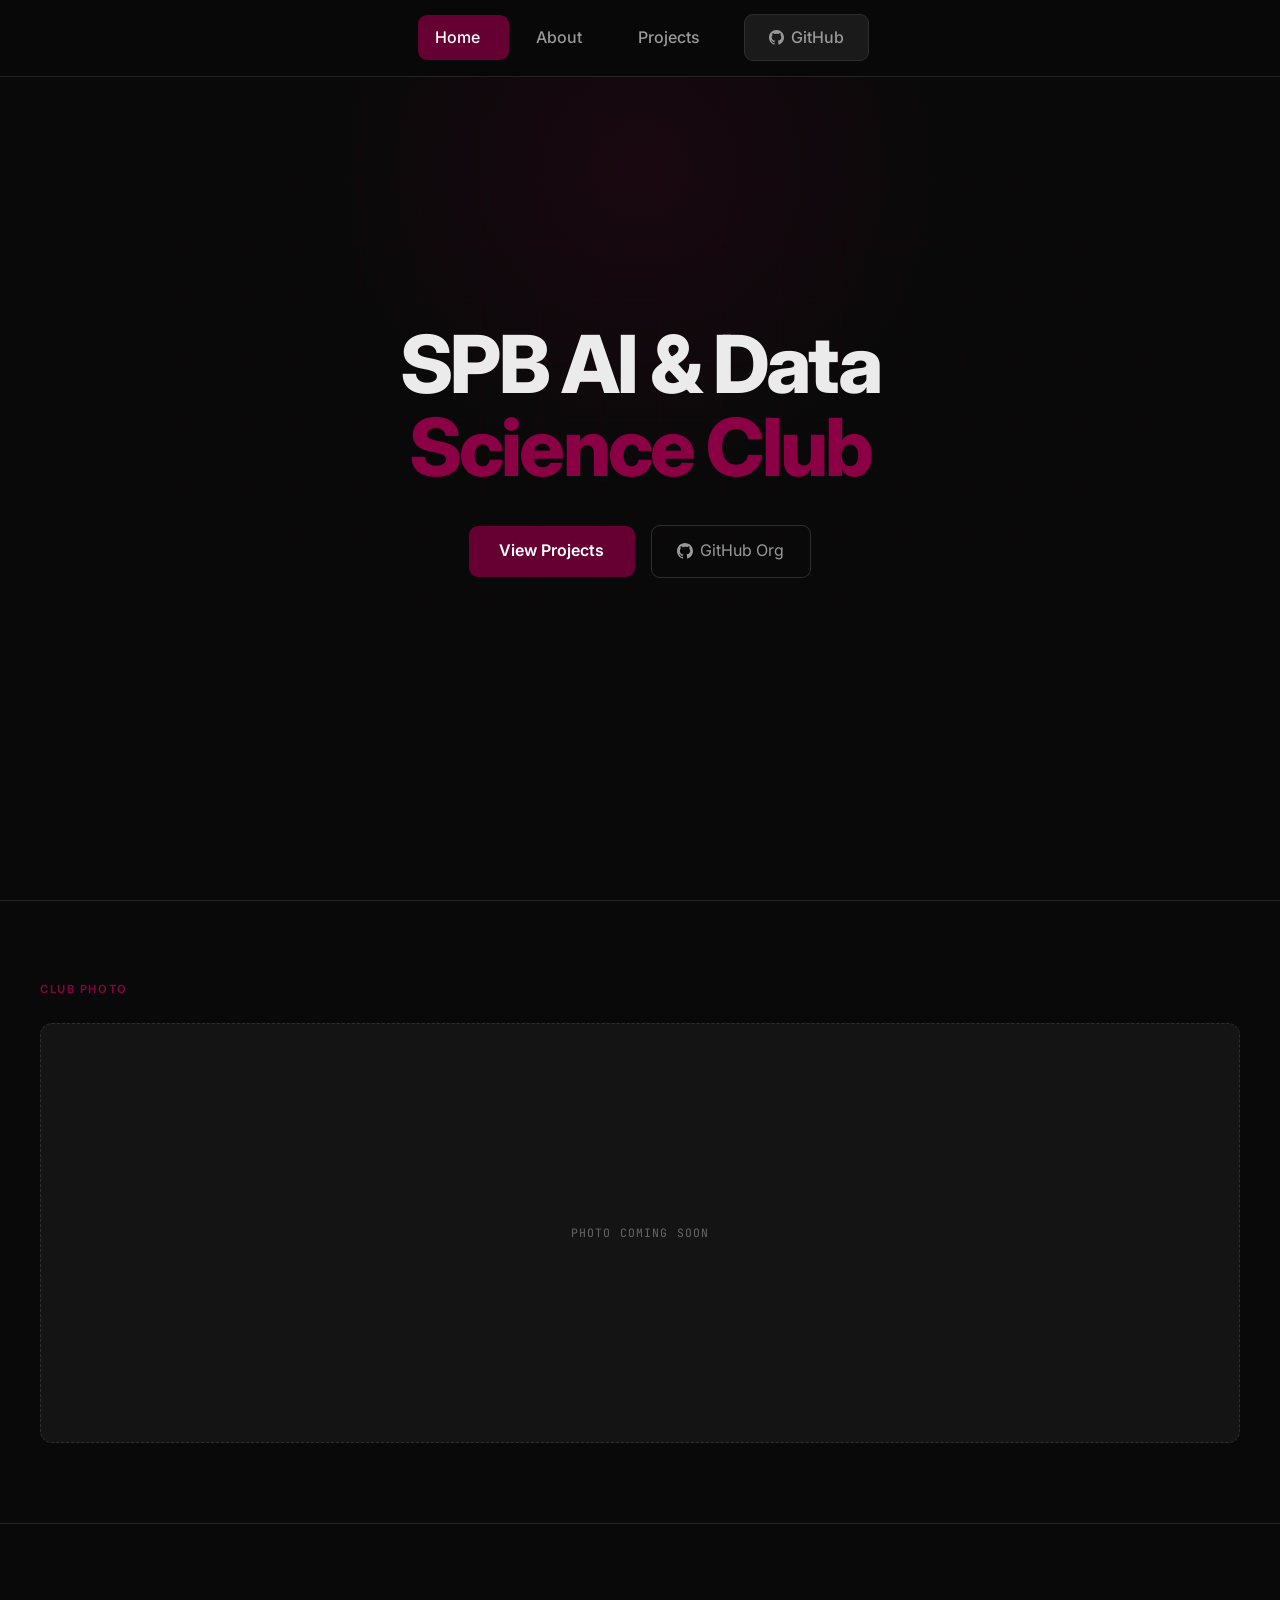
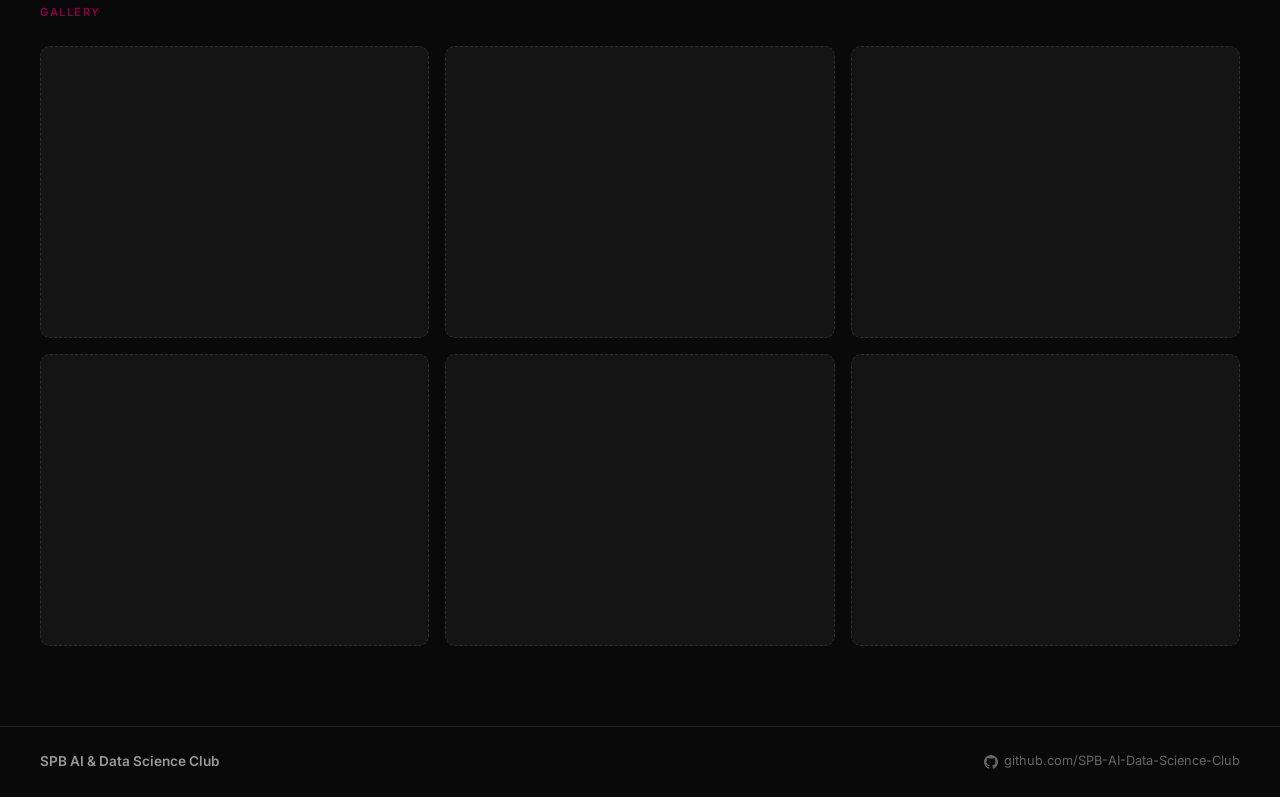
==== commit 4d369e13: "Redesign portfolio: org chart leadership, photo sections, equal project cards, clean URLs - Leadersh" ====
--- a/index.html
+++ b/index.html
@@ -6,19 +6,18 @@
   <title>SPB AI &amp; Data Science Club</title>
   <link rel="preconnect" href="https://fonts.googleapis.com" />
   <link href="https://fonts.googleapis.com/css2?family=Inter:wght@300;400;500;600;700;800&family=JetBrains+Mono:wght@400;500&display=swap" rel="stylesheet" />
-  <link rel="stylesheet" href="css/style.css?v=3" />
+  <link rel="stylesheet" href="css/style.css?v=5" />
 </head>
 <body>
 
   <nav class="nav">
     <div class="nav-inner">
-      <a href="index.html" class="nav-btn active">Home</a>
-      <a href="about.html" class="nav-btn">About</a>
-      <a href="projects.html" class="nav-btn">Projects</a>
+      <span class="nav-slider" id="navSlider"></span>
+      <a href="/" class="nav-btn active" data-nav="home">Home</a>
+      <a href="/about" class="nav-btn" data-nav="about">About</a>
+      <a href="/projects" class="nav-btn" data-nav="projects">Projects</a>
       <a href="https://github.com/SPB-AI-Data-Science-Club" target="_blank" class="nav-btn nav-github">
-        <svg width="15" height="15" viewBox="0 0 24 24" fill="currentColor">
-          <path d="M12 0C5.374 0 0 5.373 0 12c0 5.302 3.438 9.8 8.207 11.387.599.111.793-.261.793-.577v-2.234c-3.338.726-4.033-1.416-4.033-1.416-.546-1.387-1.333-1.756-1.333-1.756-1.089-.745.083-.729.083-.729 1.205.084 1.839 1.237 1.839 1.237 1.07 1.834 2.807 1.304 3.492.997.107-.775.418-1.305.762-1.604-2.665-.305-5.467-1.334-5.467-5.931 0-1.311.469-2.381 1.236-3.221-.124-.303-.535-1.524.117-3.176 0 0 1.008-.322 3.301 1.23A11.509 11.509 0 0 1 12 5.803c1.02.005 2.047.138 3.006.404 2.291-1.552 3.297-1.23 3.297-1.23.653 1.653.242 2.874.118 3.176.77.84 1.235 1.911 1.235 3.221 0 4.609-2.807 5.624-5.479 5.921.43.372.823 1.102.823 2.222v3.293c0 .319.192.694.801.576C20.566 21.797 24 17.3 24 12c0-6.627-5.373-12-12-12z"/>
-        </svg>
+        <svg width="15" height="15" viewBox="0 0 24 24" fill="currentColor"><path d="M12 0C5.374 0 0 5.373 0 12c0 5.302 3.438 9.8 8.207 11.387.599.111.793-.261.793-.577v-2.234c-3.338.726-4.033-1.416-4.033-1.416-.546-1.387-1.333-1.756-1.333-1.756-1.089-.745.083-.729.083-.729 1.205.084 1.839 1.237 1.839 1.237 1.07 1.834 2.807 1.304 3.492.997.107-.775.418-1.305.762-1.604-2.665-.305-5.467-1.334-5.467-5.931 0-1.311.469-2.381 1.236-3.221-.124-.303-.535-1.524.117-3.176 0 0 1.008-.322 3.301 1.23A11.509 11.509 0 0 1 12 5.803c1.02.005 2.047.138 3.006.404 2.291-1.552 3.297-1.23 3.297-1.23.653 1.653.242 2.874.118 3.176.77.84 1.235 1.911 1.235 3.221 0 4.609-2.807 5.624-5.479 5.921.43.372.823 1.102.823 2.222v3.293c0 .319.192.694.801.576C20.566 21.797 24 17.3 24 12c0-6.627-5.373-12-12-12z"/></svg>
         GitHub
       </a>
     </div>
@@ -35,16 +34,90 @@
         <span class="hero-accent">Science Club</span>
       </h1>
       <div class="hero-actions">
-        <a href="projects.html" class="btn-primary">View Projects</a>
+        <a href="/projects" class="btn-primary">View Projects</a>
         <a href="https://github.com/SPB-AI-Data-Science-Club" target="_blank" class="btn-ghost">
-          <svg width="16" height="16" viewBox="0 0 24 24" fill="currentColor">
-            <path d="M12 0C5.374 0 0 5.373 0 12c0 5.302 3.438 9.8 8.207 11.387.599.111.793-.261.793-.577v-2.234c-3.338.726-4.033-1.416-4.033-1.416-.546-1.387-1.333-1.756-1.333-1.756-1.089-.745.083-.729.083-.729 1.205.084 1.839 1.237 1.839 1.237 1.07 1.834 2.807 1.304 3.492.997.107-.775.418-1.305.762-1.604-2.665-.305-5.467-1.334-5.467-5.931 0-1.311.469-2.381 1.236-3.221-.124-.303-.535-1.524.117-3.176 0 0 1.008-.322 3.301 1.23A11.509 11.509 0 0 1 12 5.803c1.02.005 2.047.138 3.006.404 2.291-1.552 3.297-1.23 3.297-1.23.653 1.653.242 2.874.118 3.176.77.84 1.235 1.911 1.235 3.221 0 4.609-2.807 5.624-5.479 5.921.43.372.823 1.102.823 2.222v3.293c0 .319.192.694.801.576C20.566 21.797 24 17.3 24 12c0-6.627-5.373-12-12-12z"/>
-          </svg>
+          <svg width="16" height="16" viewBox="0 0 24 24" fill="currentColor"><path d="M12 0C5.374 0 0 5.373 0 12c0 5.302 3.438 9.8 8.207 11.387.599.111.793-.261.793-.577v-2.234c-3.338.726-4.033-1.416-4.033-1.416-.546-1.387-1.333-1.756-1.333-1.756-1.089-.745.083-.729.083-.729 1.205.084 1.839 1.237 1.839 1.237 1.07 1.834 2.807 1.304 3.492.997.107-.775.418-1.305.762-1.604-2.665-.305-5.467-1.334-5.467-5.931 0-1.311.469-2.381 1.236-3.221-.124-.303-.535-1.524.117-3.176 0 0 1.008-.322 3.301 1.23A11.509 11.509 0 0 1 12 5.803c1.02.005 2.047.138 3.006.404 2.291-1.552 3.297-1.23 3.297-1.23.653 1.653.242 2.874.118 3.176.77.84 1.235 1.911 1.235 3.221 0 4.609-2.807 5.624-5.479 5.921.43.372.823 1.102.823 2.222v3.293c0 .319.192.694.801.576C20.566 21.797 24 17.3 24 12c0-6.627-5.373-12-12-12z"/></svg>
           GitHub Org
         </a>
       </div>
     </div>
   </div>
 
+  <section class="home-section">
+    <div class="container">
+      <div class="section-tag">Club Photo</div>
+      <div class="club-photo-placeholder">
+        <span class="placeholder-text">Photo coming soon</span>
+      </div>
+    </div>
+  </section>
+
+  <section class="home-section">
+    <div class="container">
+      <div class="section-tag">Gallery</div>
+      <div class="gallery-grid">
+        <div class="gallery-item"></div>
+        <div class="gallery-item"></div>
+        <div class="gallery-item"></div>
+        <div class="gallery-item"></div>
+        <div class="gallery-item"></div>
+        <div class="gallery-item"></div>
+      </div>
+    </div>
+  </section>
+
+  <footer class="footer">
+    <div class="footer-inner">
+      <span class="footer-left">SPB AI &amp; Data Science Club</span>
+      <a href="https://github.com/SPB-AI-Data-Science-Club" target="_blank" class="footer-gh">
+        <svg width="14" height="14" viewBox="0 0 24 24" fill="currentColor"><path d="M12 0C5.374 0 0 5.373 0 12c0 5.302 3.438 9.8 8.207 11.387.599.111.793-.261.793-.577v-2.234c-3.338.726-4.033-1.416-4.033-1.416-.546-1.387-1.333-1.756-1.333-1.756-1.089-.745.083-.729.083-.729 1.205.084 1.839 1.237 1.839 1.237 1.07 1.834 2.807 1.304 3.492.997.107-.775.418-1.305.762-1.604-2.665-.305-5.467-1.334-5.467-5.931 0-1.311.469-2.381 1.236-3.221-.124-.303-.535-1.524.117-3.176 0 0 1.008-.322 3.301 1.23A11.509 11.509 0 0 1 12 5.803c1.02.005 2.047.138 3.006.404 2.291-1.552 3.297-1.23 3.297-1.23.653 1.653.242 2.874.118 3.176.77.84 1.235 1.911 1.235 3.221 0 4.609-2.807 5.624-5.479 5.921.43.372.823 1.102.823 2.222v3.293c0 .319.192.694.801.576C20.566 21.797 24 17.3 24 12c0-6.627-5.373-12-12-12z"/></svg>
+        github.com/SPB-AI-Data-Science-Club
+      </a>
+    </div>
+  </footer>
+
+  <script>
+  (function() {
+    var slider = document.getElementById('navSlider');
+    var active = document.querySelector('.nav-btn.active');
+    var inner  = document.querySelector('.nav-inner');
+    if (!slider || !active || !inner) return;
+
+    function place(btn, instant) {
+      var ir = inner.getBoundingClientRect();
+      var br = btn.getBoundingClientRect();
+      if (instant) slider.style.transition = 'none';
+      slider.style.left   = (br.left - ir.left) + 'px';
+      slider.style.top    = (br.top  - ir.top)  + 'px';
+      slider.style.width  = br.width  + 'px';
+      slider.style.height = br.height + 'px';
+    }
+
+    var prev    = sessionStorage.getItem('navFrom');
+    var prevBtn = prev ? document.querySelector('[data-nav="' + prev + '"]') : null;
+
+    if (prevBtn && prevBtn !== active) {
+      place(prevBtn, true);
+      requestAnimationFrame(function() { requestAnimationFrame(function() {
+        slider.style.transition = 'left .28s cubic-bezier(.4,0,.2,1), width .28s cubic-bezier(.4,0,.2,1)';
+        place(active, false);
+      }); });
+    } else {
+      place(active, true);
+      requestAnimationFrame(function() {
+        slider.style.transition = 'left .28s cubic-bezier(.4,0,.2,1), width .28s cubic-bezier(.4,0,.2,1)';
+      });
+    }
+    sessionStorage.removeItem('navFrom');
+
+    document.querySelectorAll('.nav-btn[data-nav]').forEach(function(btn) {
+      btn.addEventListener('click', function() {
+        if (active && active.dataset.nav) sessionStorage.setItem('navFrom', active.dataset.nav);
+        place(btn, false);
+      });
+    });
+  })();
+  </script>
+
 </body>
 </html>
--- a/css/style.css
+++ b/css/style.css
@@ -42,6 +42,7 @@
 }
 
 .nav-inner {
+  position: relative;
   display: flex;
   align-items: center;
   justify-content: center;
@@ -49,7 +50,18 @@
   padding: .9rem 2rem;
 }
 
+.nav-slider {
+  position: absolute;
+  background: var(--burgundy);
+  border-radius: 9px;
+  pointer-events: none;
+  z-index: 0;
+  transition: left .28s cubic-bezier(.4,0,.2,1), width .28s cubic-bezier(.4,0,.2,1);
+}
+
 .nav-btn {
+  position: relative;
+  z-index: 1;
   display: inline-flex;
   align-items: center;
   gap: .45rem;
@@ -58,25 +70,25 @@
   font-size: 1rem;
   font-weight: 500;
   color: var(--text-dim);
-  transition: color .15s, background .15s;
+  transition: color .15s;
   white-space: nowrap;
 }
-.nav-btn:hover { color: var(--text); background: rgba(255,255,255,.05); }
-.nav-btn.active { background: var(--burgundy); color: #fff; }
-.nav-btn.active:hover { background: var(--burgundy-l); color: #fff; }
+.nav-btn:hover { color: var(--text); }
+.nav-btn.active { color: #fff; }
 
 .nav-github {
   background: var(--surface-2);
   border: 1px solid var(--border-l);
   color: var(--text-dim);
   margin-left: .75rem;
-}
-.nav-github:hover { color: var(--text); background: var(--surface-2); }
+  transition: color .15s;
+}
+.nav-github:hover { color: var(--text); }
 
 /* ── Hero (home only) ── */
 .hero {
   position: relative;
-  height: 100vh;
+  min-height: 100vh;
   display: flex;
   align-items: center;
   justify-content: center;
@@ -203,11 +215,6 @@
 }
 .project-card:hover { border-color: var(--burgundy-d); transform: translateY(-2px); }
 .project-card:hover::before { opacity: 1; }
-.project-card.featured {
-  border-color: var(--burgundy-d);
-  background: linear-gradient(145deg, var(--surface) 0%, #180010 100%);
-}
-.project-card.featured::before { opacity: .7; }
 
 .project-header {
   display: flex;
@@ -227,9 +234,10 @@
   color: var(--burgundy-xl);
   border: 1px solid rgba(102,0,51,.3);
 }
-.tag-ml  { background: rgba(0,80,160,.2);  color: #60a8ff; border-color: rgba(0,80,160,.3); }
-.tag-nlp { background: rgba(0,140,80,.2);  color: #50d090; border-color: rgba(0,140,80,.3); }
-.tag-cv  { background: rgba(140,80,0,.2);  color: #d0a050; border-color: rgba(140,80,0,.3); }
+.tag-ml   { background: rgba(0,80,160,.2);  color: #60a8ff; border-color: rgba(0,80,160,.3); }
+.tag-nlp  { background: rgba(0,140,80,.2);  color: #50d090; border-color: rgba(0,140,80,.3); }
+.tag-cv   { background: rgba(140,80,0,.2);  color: #d0a050; border-color: rgba(140,80,0,.3); }
+.tag-game { background: rgba(80,0,120,.2);  color: #c084fc; border-color: rgba(80,0,120,.3); }
 
 .project-category { font-size: .72rem; color: var(--text-muted); letter-spacing: .04em; }
 
@@ -264,23 +272,32 @@
   color: var(--text-dim);
 }
 
-.project-actions { margin-top: auto; }
+.project-actions {
+  margin-top: auto;
+  display: grid;
+  grid-template-columns: 1fr 1fr;
+  gap: .6rem;
+}
 
 .action-btn {
-  display: block;
-  width: 100%;
-  padding: .7rem 1rem;
+  display: flex;
+  align-items: center;
+  justify-content: center;
+  padding: .65rem .75rem;
   border-radius: 7px;
-  font-size: .875rem;
+  font-size: .84rem;
   font-weight: 600;
   text-align: center;
   cursor: pointer;
   font-family: inherit;
-  transition: background .18s, transform .15s;
+  transition: background .18s, color .18s, transform .15s;
   border: none;
-}
-.action-primary { background: var(--burgundy); color: #fff; }
-.action-primary:hover { background: var(--burgundy-l); transform: translateY(-1px); }
+  white-space: nowrap;
+}
+.action-open { background: var(--burgundy); color: #fff; }
+.action-open:hover { background: var(--burgundy-l); transform: translateY(-1px); }
+.action-source { background: var(--surface-2); border: 1px solid var(--border-l); color: var(--text-dim); }
+.action-source:hover { color: var(--text); background: var(--surface); }
 
 /* Toast */
 .toast {
@@ -302,26 +319,10 @@
 }
 .toast.show { opacity: 1; transform: translateX(-50%) translateY(0); }
 
-/* ── About / Leadership ── */
-.leadership-grid {
-  display: grid;
-  grid-template-columns: 1fr 1fr;
-  gap: 3rem;
-}
-@media (max-width: 700px) { .leadership-grid { grid-template-columns: 1fr; } }
-
-.division-title {
-  font-size: 1.1rem;
-  font-weight: 700;
-  letter-spacing: -.01em;
-  margin-bottom: 1.25rem;
-  padding-bottom: .75rem;
-  border-bottom: 1px solid var(--border);
-}
-
-.positions { display: flex; flex-direction: column; gap: .6rem; }
-
-.position-card {
+/* ── Leadership org chart ── */
+.org-tree { max-width: 680px; }
+
+.org-node {
   display: flex;
   align-items: center;
   justify-content: space-between;
@@ -329,12 +330,84 @@
   border: 1px solid var(--border);
   border-radius: 8px;
   padding: .8rem 1.1rem;
-  transition: border-color .2s;
-}
-.position-card:hover { border-color: var(--border-l); }
-
-.position-role { font-size: .875rem; font-weight: 500; }
-.position-name { font-size: .82rem; color: var(--text-muted); font-family: 'JetBrains Mono', monospace; }
+  margin-bottom: .4rem;
+}
+.org-node--president {
+  border-color: var(--burgundy-d);
+  background: linear-gradient(90deg, rgba(61,0,31,.35) 0%, var(--surface) 60%);
+}
+.org-node--vp { background: var(--surface-2); border-color: var(--border-l); }
+
+.org-level1 {
+  margin-left: 1.5rem;
+  padding-left: 1.5rem;
+  border-left: 2px solid var(--burgundy-d);
+  padding-top: .4rem;
+  margin-bottom: .4rem;
+}
+.org-level2 {
+  margin-left: 1.5rem;
+  padding-left: 1.5rem;
+  border-left: 2px solid var(--border-l);
+  padding-top: .4rem;
+  margin-bottom: .85rem;
+}
+
+.org-role { font-size: .875rem; font-weight: 600; }
+.org-level2 .org-role { font-weight: 500; font-size: .85rem; color: var(--text-dim); }
+
+.org-identity { display: flex; align-items: baseline; gap: .75rem; flex-shrink: 0; }
+.org-name { font-size: .8rem; font-family: 'JetBrains Mono', monospace; color: var(--text-dim); }
+.org-grade {
+  font-size: .7rem;
+  font-family: 'JetBrains Mono', monospace;
+  color: var(--text-muted);
+  background: var(--surface-2);
+  border: 1px solid var(--border);
+  padding: .1rem .45rem;
+  border-radius: 4px;
+}
+.org-node--president .org-grade {
+  background: rgba(61,0,31,.3);
+  border-color: var(--burgundy-d);
+  color: var(--burgundy-xl);
+}
+
+/* ── Home page photo + gallery sections ── */
+.home-section {
+  padding: 5rem 2rem;
+  border-top: 1px solid var(--border);
+}
+.home-section .section-tag { margin-bottom: 1.5rem; }
+
+.club-photo-placeholder {
+  border: 1px dashed var(--border-l);
+  border-radius: var(--radius);
+  height: 420px;
+  display: flex;
+  align-items: center;
+  justify-content: center;
+  background: var(--surface);
+}
+.placeholder-text {
+  font-size: .72rem;
+  font-family: 'JetBrains Mono', monospace;
+  color: var(--text-muted);
+  letter-spacing: .1em;
+  text-transform: uppercase;
+}
+
+.gallery-grid {
+  display: grid;
+  grid-template-columns: repeat(3, 1fr);
+  gap: 1rem;
+}
+.gallery-item {
+  aspect-ratio: 4/3;
+  border: 1px dashed var(--border-l);
+  border-radius: 10px;
+  background: var(--surface);
+}
 
 /* ── Footer ── */
 .footer {
@@ -362,6 +435,7 @@
 }
 .footer-gh:hover { color: var(--text); }
 
+@media (max-width: 700px) { .gallery-grid { grid-template-columns: repeat(2, 1fr); } }
 @media (max-width: 600px) {
   .nav-inner { flex-wrap: wrap; justify-content: center; gap: .35rem; }
   .nav-github { margin-left: 0; }
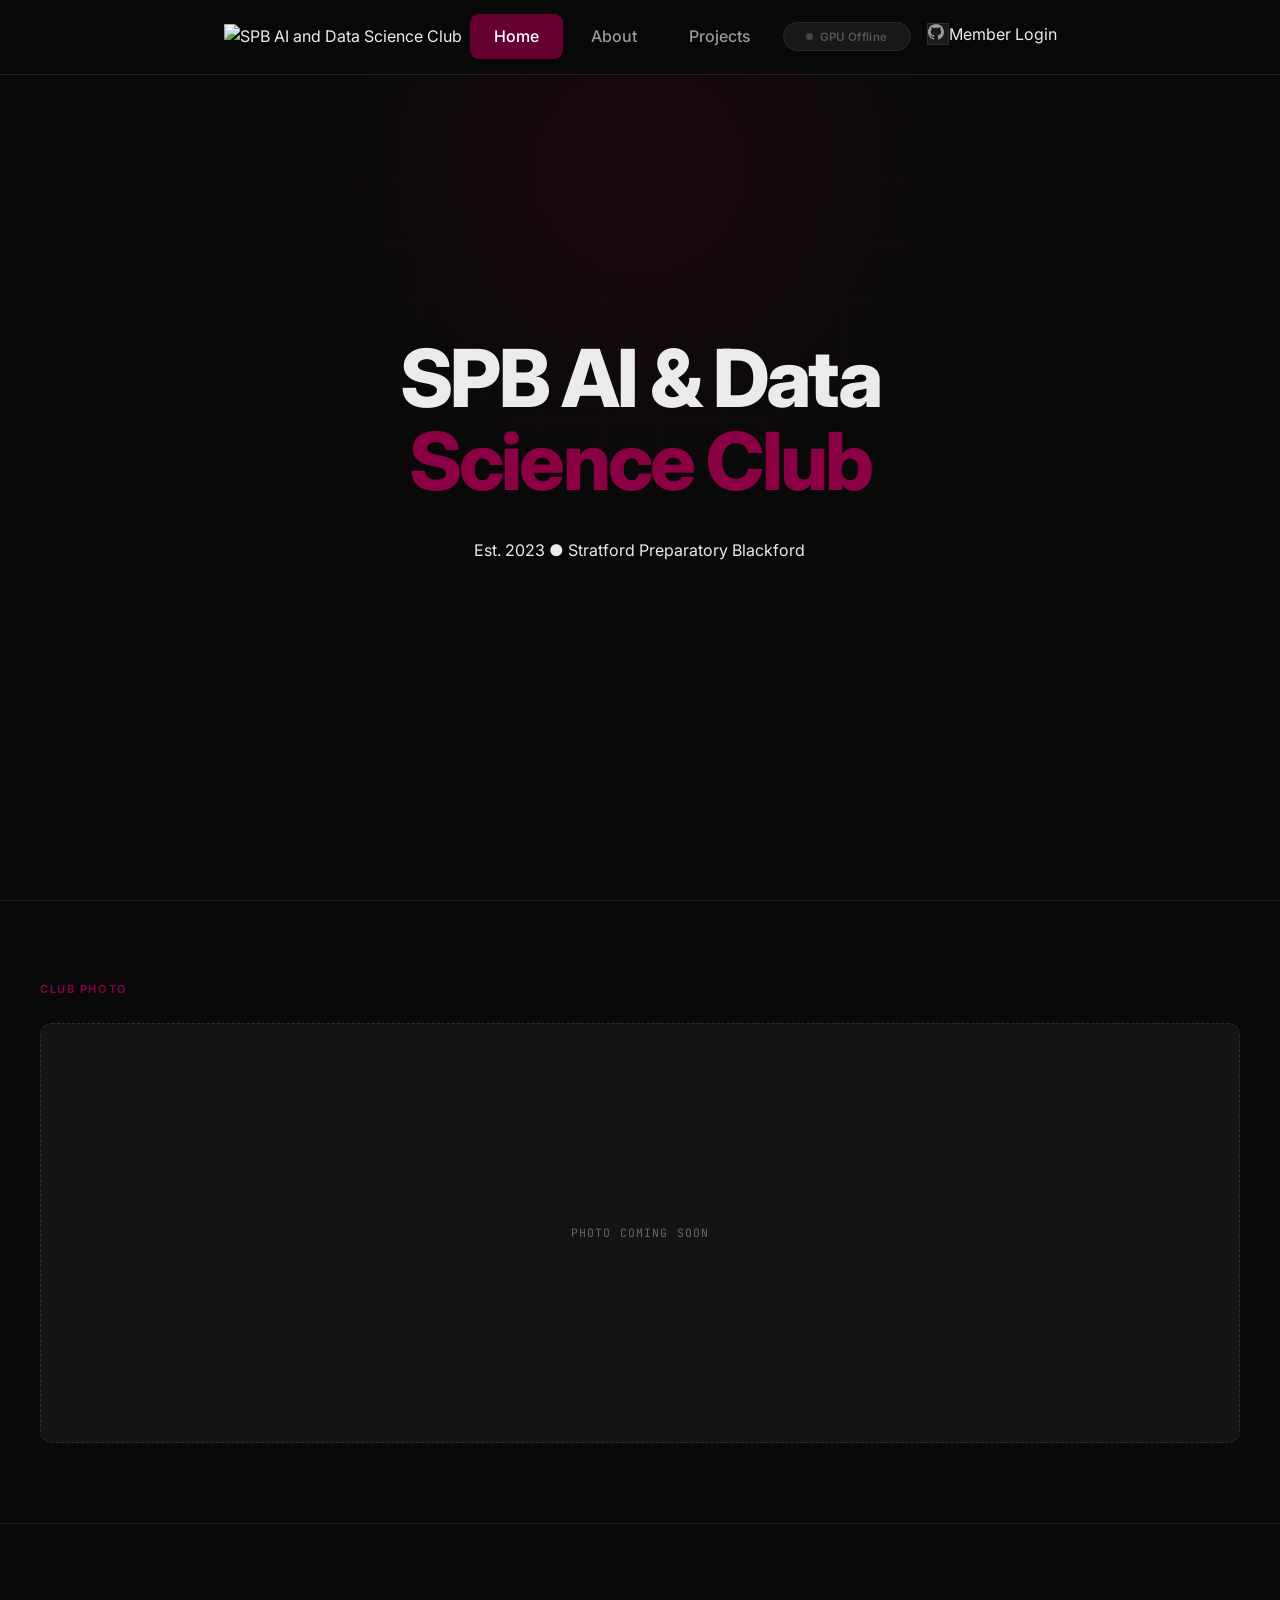
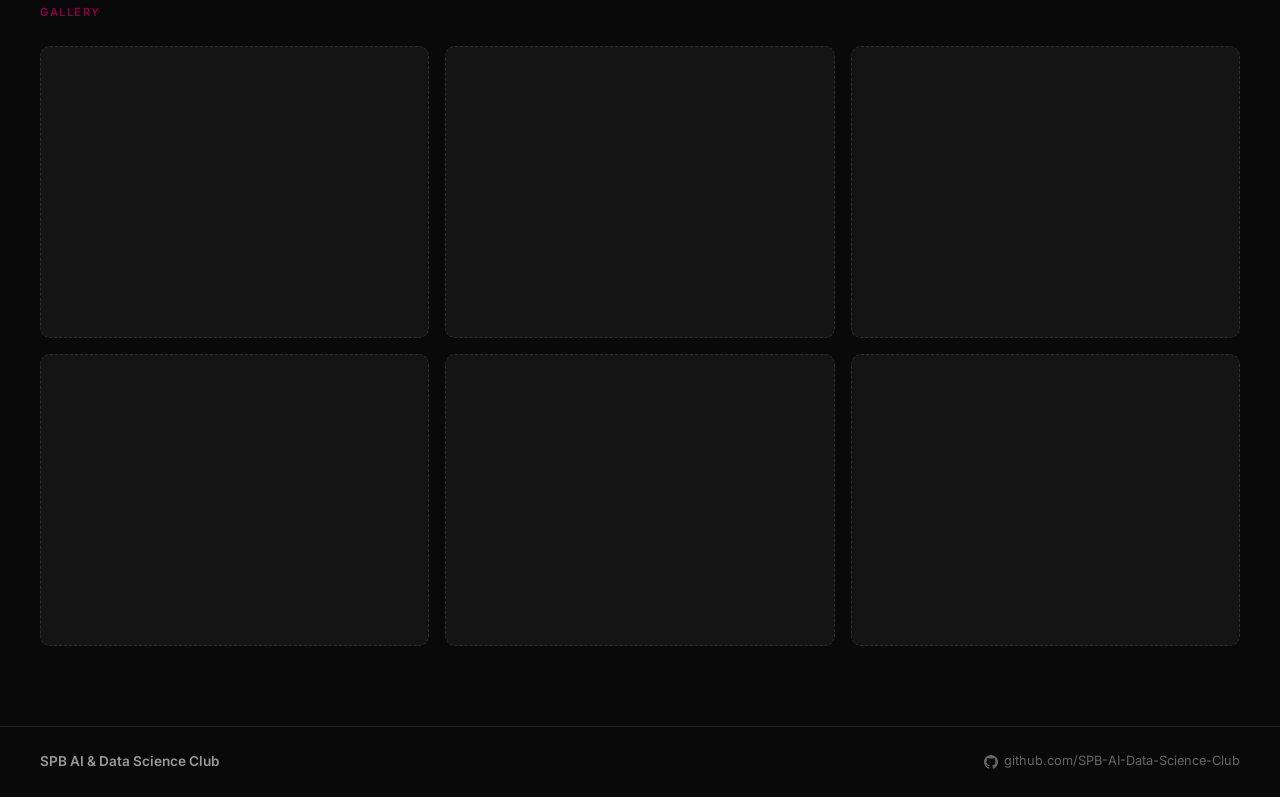
==== commit d027eaaf: "Rename GPU status label to GPU Online Co-Authored-By: Claude Fable 5 <noreply@anthropic.com>" ====
--- a/index.html
+++ b/index.html
@@ -6,20 +6,40 @@
   <title>SPB AI &amp; Data Science Club</title>
   <link rel="preconnect" href="https://fonts.googleapis.com" />
   <link href="https://fonts.googleapis.com/css2?family=Inter:wght@300;400;500;600;700;800&family=JetBrains+Mono:wght@400;500&display=swap" rel="stylesheet" />
-  <link rel="stylesheet" href="css/style.css?v=5" />
+  <link rel="icon" type="image/png" href="/logo.png" />
+  <link rel="stylesheet" href="css/style.css?v=16" />
+  <style id="gpu-status-css">
+  .gpu-status-pill{display:inline-flex;align-items:center;justify-content:center;min-width:128px;gap:.45rem;padding:.28rem .7rem;border-radius:999px;border:1px solid #2a2a2a;background:#181818;font-size:.72rem;font-weight:600;letter-spacing:.03em;cursor:default;white-space:nowrap}
+  .gpu-status-pill .gd{width:7px;height:7px;border-radius:50%;flex-shrink:0;background:#444}
+  .gpu-status-pill .gd.ready{background:#4ade80;box-shadow:0 0 5px #4ade8077;animation:gpuGlow 2s ease-in-out infinite}
+  .gpu-status-pill .gd.busy{background:#fbbf24;box-shadow:0 0 5px #fbbf2477;animation:gpuGlow 1s ease-in-out infinite}
+  .gpu-status-pill .gt{color:#555}
+  .gpu-status-pill .gt.ready{color:#4ade80}
+  .gpu-status-pill .gt.busy{color:#fbbf24}
+  @keyframes gpuGlow{0%,100%{opacity:1}50%{opacity:.35}}
+  </style>
 </head>
 <body>
 
   <nav class="nav">
     <div class="nav-inner">
+      <a href="/" class="nav-logo">
+        <img src="/logo.png" alt="SPB AI and Data Science Club" />
+        
+      </a>
       <span class="nav-slider" id="navSlider"></span>
-      <a href="/" class="nav-btn active" data-nav="home">Home</a>
-      <a href="/about" class="nav-btn" data-nav="about">About</a>
-      <a href="/projects" class="nav-btn" data-nav="projects">Projects</a>
-      <a href="https://github.com/SPB-AI-Data-Science-Club" target="_blank" class="nav-btn nav-github">
-        <svg width="15" height="15" viewBox="0 0 24 24" fill="currentColor"><path d="M12 0C5.374 0 0 5.373 0 12c0 5.302 3.438 9.8 8.207 11.387.599.111.793-.261.793-.577v-2.234c-3.338.726-4.033-1.416-4.033-1.416-.546-1.387-1.333-1.756-1.333-1.756-1.089-.745.083-.729.083-.729 1.205.084 1.839 1.237 1.839 1.237 1.07 1.834 2.807 1.304 3.492.997.107-.775.418-1.305.762-1.604-2.665-.305-5.467-1.334-5.467-5.931 0-1.311.469-2.381 1.236-3.221-.124-.303-.535-1.524.117-3.176 0 0 1.008-.322 3.301 1.23A11.509 11.509 0 0 1 12 5.803c1.02.005 2.047.138 3.006.404 2.291-1.552 3.297-1.23 3.297-1.23.653 1.653.242 2.874.118 3.176.77.84 1.235 1.911 1.235 3.221 0 4.609-2.807 5.624-5.479 5.921.43.372.823 1.102.823 2.222v3.293c0 .319.192.694.801.576C20.566 21.797 24 17.3 24 12c0-6.627-5.373-12-12-12z"/></svg>
-        GitHub
-      </a>
+      <div class="nav-pill">
+        <a href="/" class="nav-btn active" data-nav="home">Home</a>
+        <a href="/about" class="nav-btn" data-nav="about">About</a>
+        <a href="/projects" class="nav-btn" data-nav="projects">Projects</a>
+      </div>
+      <div class="nav-right">
+        <div class="gpu-status-pill" id="gpuPill"><div class="gd" id="gpuDot"></div><span class="gt" id="gpuTxt">GPU...</span></div>
+        <a href="https://github.com/SPB-AI-Data-Science-Club" target="_blank" class="nav-github" title="GitHub">
+          <svg width="16" height="16" viewBox="0 0 24 24" fill="currentColor"><path d="M12 0C5.374 0 0 5.373 0 12c0 5.302 3.438 9.8 8.207 11.387.599.111.793-.261.793-.577v-2.234c-3.338.726-4.033-1.416-4.033-1.416-.546-1.387-1.333-1.756-1.333-1.756-1.089-.745.083-.729.083-.729 1.205.084 1.839 1.237 1.839 1.237 1.07 1.834 2.807 1.304 3.492.997.107-.775.418-1.305.762-1.604-2.665-.305-5.467-1.334-5.467-5.931 0-1.311.469-2.381 1.236-3.221-.124-.303-.535-1.524.117-3.176 0 0 1.008-.322 3.301 1.23A11.509 11.509 0 0 1 12 5.803c1.02.005 2.047.138 3.006.404 2.291-1.552 3.297-1.23 3.297-1.23.653 1.653.242 2.874.118 3.176.77.84 1.235 1.911 1.235 3.221 0 4.609-2.807 5.624-5.479 5.921.43.372.823 1.102.823 2.222v3.293c0 .319.192.694.801.576C20.566 21.797 24 17.3 24 12c0-6.627-5.373-12-12-12z"/></svg>
+        </a>
+        <a href="https://club.spbdatascience.org" class="nav-login">Member Login</a>
+      </div>
     </div>
   </nav>
 
@@ -33,12 +53,10 @@
         SPB AI &amp; Data<br />
         <span class="hero-accent">Science Club</span>
       </h1>
-      <div class="hero-actions">
-        <a href="/projects" class="btn-primary">View Projects</a>
-        <a href="https://github.com/SPB-AI-Data-Science-Club" target="_blank" class="btn-ghost">
-          <svg width="16" height="16" viewBox="0 0 24 24" fill="currentColor"><path d="M12 0C5.374 0 0 5.373 0 12c0 5.302 3.438 9.8 8.207 11.387.599.111.793-.261.793-.577v-2.234c-3.338.726-4.033-1.416-4.033-1.416-.546-1.387-1.333-1.756-1.333-1.756-1.089-.745.083-.729.083-.729 1.205.084 1.839 1.237 1.839 1.237 1.07 1.834 2.807 1.304 3.492.997.107-.775.418-1.305.762-1.604-2.665-.305-5.467-1.334-5.467-5.931 0-1.311.469-2.381 1.236-3.221-.124-.303-.535-1.524.117-3.176 0 0 1.008-.322 3.301 1.23A11.509 11.509 0 0 1 12 5.803c1.02.005 2.047.138 3.006.404 2.291-1.552 3.297-1.23 3.297-1.23.653 1.653.242 2.874.118 3.176.77.84 1.235 1.911 1.235 3.221 0 4.609-2.807 5.624-5.479 5.921.43.372.823 1.102.823 2.222v3.293c0 .319.192.694.801.576C20.566 21.797 24 17.3 24 12c0-6.627-5.373-12-12-12z"/></svg>
-          GitHub Org
-        </a>
+      <div class="hero-sub">
+        <span class="hero-sub-year">Est. 2023</span>
+        <span class="hero-sub-sep">&#9679;</span>
+        <span>Stratford Preparatory Blackford</span>
       </div>
     </div>
   </div>
@@ -110,6 +128,22 @@
     }
     sessionStorage.removeItem('navFrom');
 
+    // Re-place after fonts load to fix font-swap misalignment
+    document.fonts.ready.then(function() {
+      if (active) place(active, true);
+    });
+
+
+    // Keep the slider glued to the active tab through any layout shift
+    // (GPU pill text changing width, fonts swapping, window resizes)
+    if (window.ResizeObserver) {
+      var ro = new ResizeObserver(function() { place(active, true); });
+      ro.observe(inner);
+      var pill = document.getElementById('gpuPill');
+      if (pill) ro.observe(pill);
+    }
+    window.addEventListener('resize', function() { place(active, true); });
+
     document.querySelectorAll('.nav-btn[data-nav]').forEach(function(btn) {
       btn.addEventListener('click', function() {
         if (active && active.dataset.nav) sessionStorage.setItem('navFrom', active.dataset.nav);
@@ -119,5 +153,24 @@
   })();
   </script>
 
+<script id="gpu-status-js">
+(function(){
+  function upd(){
+    fetch('https://spbdatascience.org/api/gpu-status')
+      .then(function(r){return r.json();})
+      .then(function(d){
+        var s=d.status||'offline';
+        var dot=document.getElementById('gpuDot');
+        var txt=document.getElementById('gpuTxt');
+        dot.className='gd '+(s==='ready'||s==='busy'?s:'');
+        txt.className='gt '+(s==='ready'||s==='busy'?s:'');
+        txt.textContent=s==='ready'?'GPU Online':s==='busy'?'GPU Busy':'GPU Offline';
+      }).catch(function(){
+        document.getElementById('gpuTxt').textContent='GPU Offline';
+      });
+  }
+  upd();setInterval(upd,20000);
+})();
+</script>
 </body>
 </html>
--- a/css/style.css
+++ b/css/style.css
@@ -319,58 +319,112 @@
 }
 .toast.show { opacity: 1; transform: translateX(-50%) translateY(0); }
 
-/* ── Leadership org chart ── */
-.org-tree { max-width: 680px; }
-
-.org-node {
-  display: flex;
-  align-items: center;
-  justify-content: space-between;
+/* ── Leadership grid ── */
+.leader-section { margin-bottom: 3rem; }
+
+.leader-section-header {
+  display: flex;
+  align-items: center;
+  margin-bottom: 1.25rem;
+  padding-bottom: .65rem;
+  border-bottom: 1px solid var(--border);
+}
+.leader-section-title {
+  font-size: .7rem;
+  font-weight: 700;
+  letter-spacing: .14em;
+  text-transform: uppercase;
+  color: var(--text-muted);
+}
+
+.leader-grid {
+  display: grid;
+  grid-template-columns: repeat(3, 1fr);
+  gap: .75rem;
+}
+
+.leader-card {
   background: var(--surface);
   border: 1px solid var(--border);
-  border-radius: 8px;
-  padding: .8rem 1.1rem;
-  margin-bottom: .4rem;
-}
-.org-node--president {
-  border-color: var(--burgundy-d);
-  background: linear-gradient(90deg, rgba(61,0,31,.35) 0%, var(--surface) 60%);
-}
-.org-node--vp { background: var(--surface-2); border-color: var(--border-l); }
-
-.org-level1 {
-  margin-left: 1.5rem;
-  padding-left: 1.5rem;
-  border-left: 2px solid var(--burgundy-d);
-  padding-top: .4rem;
-  margin-bottom: .4rem;
-}
-.org-level2 {
-  margin-left: 1.5rem;
-  padding-left: 1.5rem;
-  border-left: 2px solid var(--border-l);
-  padding-top: .4rem;
-  margin-bottom: .85rem;
-}
-
-.org-role { font-size: .875rem; font-weight: 600; }
-.org-level2 .org-role { font-weight: 500; font-size: .85rem; color: var(--text-dim); }
-
-.org-identity { display: flex; align-items: baseline; gap: .75rem; flex-shrink: 0; }
-.org-name { font-size: .8rem; font-family: 'JetBrains Mono', monospace; color: var(--text-dim); }
-.org-grade {
-  font-size: .7rem;
+  border-radius: 10px;
+  padding: 1.1rem 1.25rem;
+  display: flex;
+  flex-direction: column;
+  gap: .4rem;
+  transition: border-color .2s;
+}
+.leader-card:hover { border-color: var(--border-l); }
+
+.leader-role {
+  font-size: .62rem;
+  font-weight: 700;
+  letter-spacing: .1em;
+  text-transform: uppercase;
+  color: var(--burgundy-l);
+}
+.leader-name {
+  font-size: .95rem;
+  font-weight: 600;
+  color: var(--text);
+  line-height: 1.3;
+}
+.leader-name--empty { color: var(--text-muted); font-weight: 400; }
+.leader-grade {
+  font-size: .72rem;
   font-family: 'JetBrains Mono', monospace;
   color: var(--text-muted);
-  background: var(--surface-2);
+}
+
+@media (max-width: 700px) { .leader-grid { grid-template-columns: repeat(2, 1fr); } }
+@media (max-width: 440px) { .leader-grid { grid-template-columns: 1fr; } }
+
+/* ── About page: photo, description, wide leader rows ── */
+.about-photo-placeholder {
+  border: 1px dashed var(--border-l);
+  border-radius: var(--radius);
+  height: 380px;
+  display: flex;
+  align-items: center;
+  justify-content: center;
+  background: var(--surface);
+  margin-bottom: 3.5rem;
+}
+
+.about-desc {
+  max-width: 900px;
+  margin-bottom: 4rem;
+}
+.about-desc p {
+  font-size: 1.05rem;
+  color: var(--text-dim);
+  line-height: 1.9;
+}
+
+.leader-sep {
+  height: 1px;
+  background: var(--border);
+  margin: 2.5rem 0;
+}
+
+.leader-card-wide {
+  display: flex;
+  align-items: center;
+  gap: 2.5rem;
+  background: var(--surface);
   border: 1px solid var(--border);
-  padding: .1rem .45rem;
-  border-radius: 4px;
-}
-.org-node--president .org-grade {
-  background: rgba(61,0,31,.3);
-  border-color: var(--burgundy-d);
-  color: var(--burgundy-xl);
+  border-radius: 12px;
+  padding: 1.9rem 2.5rem;
+  margin-bottom: .85rem;
+  transition: border-color .2s;
+}
+.leader-card-wide:hover { border-color: var(--border-l); }
+.leader-card-wide .leader-role { flex: 0 0 300px; font-size: .8rem; letter-spacing: .12em; }
+.leader-card-wide .leader-name { flex: 1; font-size: 1.35rem; }
+.leader-card-wide .leader-grade { flex: 0 0 auto; font-size: .95rem; }
+
+@media (max-width: 700px) {
+  .leader-card-wide { flex-direction: column; align-items: flex-start; gap: .5rem; padding: 1.4rem 1.5rem; }
+  .leader-card-wide .leader-role { flex: none; }
 }
 
 /* ── Home page photo + gallery sections ── */
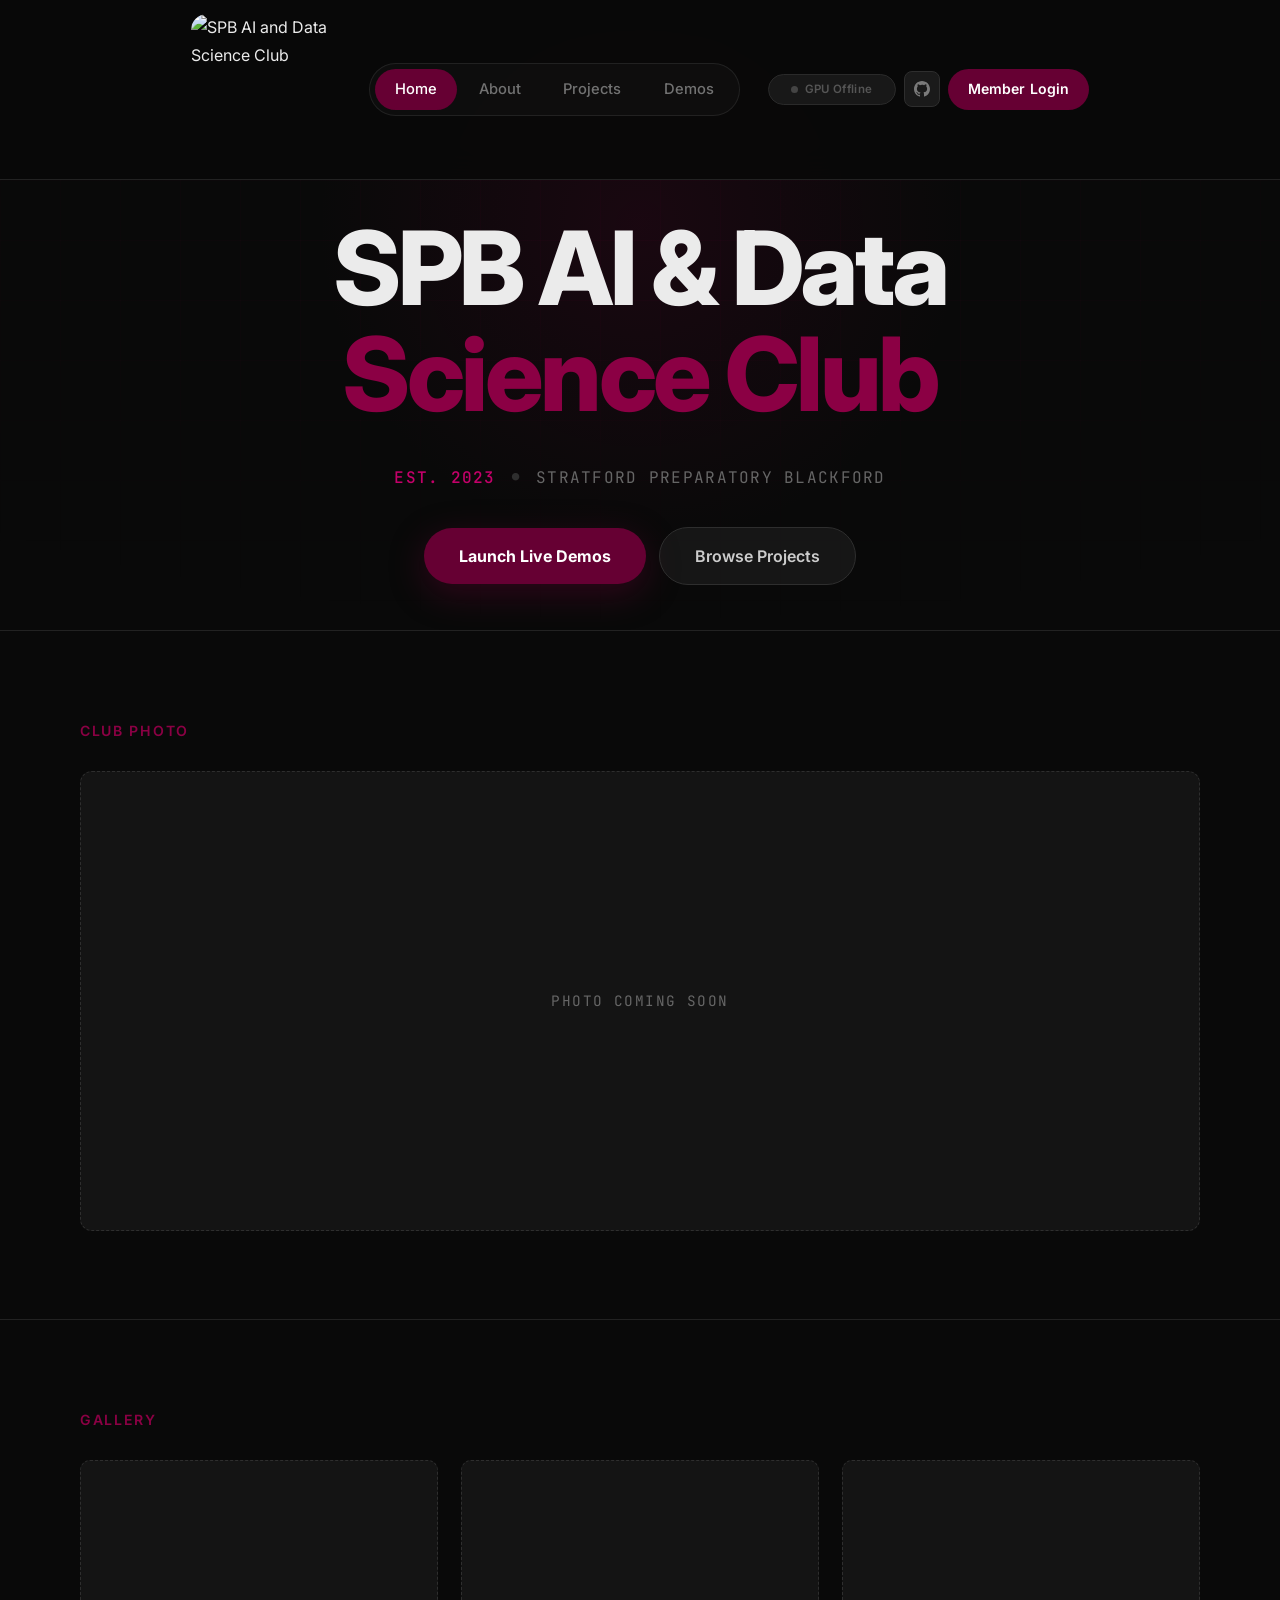
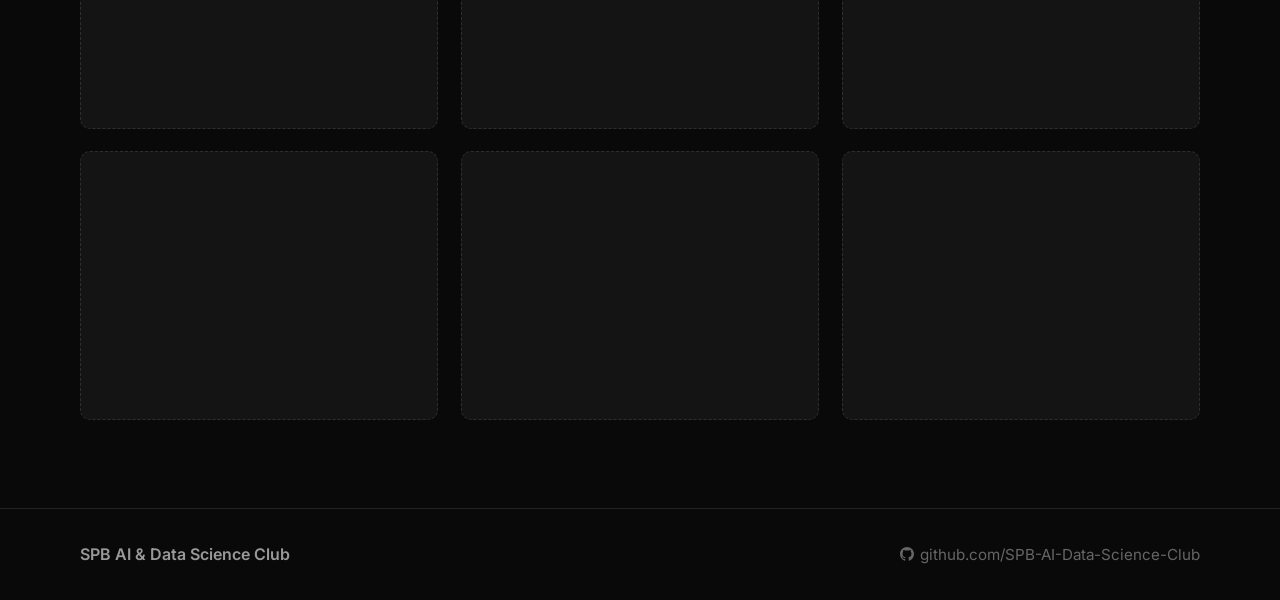
==== commit fb5be332: "Center mobile nav labels, add Demos tab and hero CTA to the live demo kiosk Co-Authored-By: Claude F" ====
--- a/index.html
+++ b/index.html
@@ -7,7 +7,7 @@
   <link rel="preconnect" href="https://fonts.googleapis.com" />
   <link href="https://fonts.googleapis.com/css2?family=Inter:wght@300;400;500;600;700;800&family=JetBrains+Mono:wght@400;500&display=swap" rel="stylesheet" />
   <link rel="icon" type="image/png" href="/logo.png" />
-  <link rel="stylesheet" href="css/style.css?v=16" />
+  <link rel="stylesheet" href="css/style.css?v=20" />
   <style id="gpu-status-css">
   .gpu-status-pill{display:inline-flex;align-items:center;justify-content:center;min-width:128px;gap:.45rem;padding:.28rem .7rem;border-radius:999px;border:1px solid #2a2a2a;background:#181818;font-size:.72rem;font-weight:600;letter-spacing:.03em;cursor:default;white-space:nowrap}
   .gpu-status-pill .gd{width:7px;height:7px;border-radius:50%;flex-shrink:0;background:#444}
@@ -24,14 +24,14 @@
   <nav class="nav">
     <div class="nav-inner">
       <a href="/" class="nav-logo">
-        <img src="/logo.png" alt="SPB AI and Data Science Club" />
+        <img src="/logo.png" alt="SPB AI and Data Science Club" width="150" height="150" />
         
       </a>
-      <span class="nav-slider" id="navSlider"></span>
       <div class="nav-pill">
         <a href="/" class="nav-btn active" data-nav="home">Home</a>
         <a href="/about" class="nav-btn" data-nav="about">About</a>
         <a href="/projects" class="nav-btn" data-nav="projects">Projects</a>
+        <a href="https://demo.spbdatascience.org" class="nav-btn" data-nav="demos">Demos</a>
       </div>
       <div class="nav-right">
         <div class="gpu-status-pill" id="gpuPill"><div class="gd" id="gpuDot"></div><span class="gt" id="gpuTxt">GPU...</span></div>
@@ -57,6 +57,10 @@
         <span class="hero-sub-year">Est. 2023</span>
         <span class="hero-sub-sep">&#9679;</span>
         <span>Stratford Preparatory Blackford</span>
+      </div>
+      <div class="hero-actions">
+        <a href="https://demo.spbdatascience.org" class="hero-cta-btn">Launch Live Demos</a>
+        <a href="/projects" class="hero-cta-ghost">Browse Projects</a>
       </div>
     </div>
   </div>
@@ -94,64 +98,6 @@
     </div>
   </footer>
 
-  <script>
-  (function() {
-    var slider = document.getElementById('navSlider');
-    var active = document.querySelector('.nav-btn.active');
-    var inner  = document.querySelector('.nav-inner');
-    if (!slider || !active || !inner) return;
-
-    function place(btn, instant) {
-      var ir = inner.getBoundingClientRect();
-      var br = btn.getBoundingClientRect();
-      if (instant) slider.style.transition = 'none';
-      slider.style.left   = (br.left - ir.left) + 'px';
-      slider.style.top    = (br.top  - ir.top)  + 'px';
-      slider.style.width  = br.width  + 'px';
-      slider.style.height = br.height + 'px';
-    }
-
-    var prev    = sessionStorage.getItem('navFrom');
-    var prevBtn = prev ? document.querySelector('[data-nav="' + prev + '"]') : null;
-
-    if (prevBtn && prevBtn !== active) {
-      place(prevBtn, true);
-      requestAnimationFrame(function() { requestAnimationFrame(function() {
-        slider.style.transition = 'left .28s cubic-bezier(.4,0,.2,1), width .28s cubic-bezier(.4,0,.2,1)';
-        place(active, false);
-      }); });
-    } else {
-      place(active, true);
-      requestAnimationFrame(function() {
-        slider.style.transition = 'left .28s cubic-bezier(.4,0,.2,1), width .28s cubic-bezier(.4,0,.2,1)';
-      });
-    }
-    sessionStorage.removeItem('navFrom');
-
-    // Re-place after fonts load to fix font-swap misalignment
-    document.fonts.ready.then(function() {
-      if (active) place(active, true);
-    });
-
-
-    // Keep the slider glued to the active tab through any layout shift
-    // (GPU pill text changing width, fonts swapping, window resizes)
-    if (window.ResizeObserver) {
-      var ro = new ResizeObserver(function() { place(active, true); });
-      ro.observe(inner);
-      var pill = document.getElementById('gpuPill');
-      if (pill) ro.observe(pill);
-    }
-    window.addEventListener('resize', function() { place(active, true); });
-
-    document.querySelectorAll('.nav-btn[data-nav]').forEach(function(btn) {
-      btn.addEventListener('click', function() {
-        if (active && active.dataset.nav) sessionStorage.setItem('navFrom', active.dataset.nav);
-        place(btn, false);
-      });
-    });
-  })();
-  </script>
 
 <script id="gpu-status-js">
 (function(){
--- a/css/style.css
+++ b/css/style.css
@@ -22,7 +22,7 @@
   font-family: 'Inter', sans-serif;
   background: var(--bg);
   color: var(--text);
-  line-height: 1.6;
+  line-height: 1.7;
   -webkit-font-smoothing: antialiased;
   min-height: 100vh;
   display: flex;
@@ -46,18 +46,47 @@
   display: flex;
   align-items: center;
   justify-content: center;
-  gap: .5rem;
-  padding: .9rem 2rem;
-}
-
-.nav-slider {
-  position: absolute;
-  background: var(--burgundy);
-  border-radius: 9px;
-  pointer-events: none;
-  z-index: 0;
-  transition: left .28s cubic-bezier(.4,0,.2,1), width .28s cubic-bezier(.4,0,.2,1);
-}
+  gap: 1.75rem;
+  padding: .9rem 2.5rem;
+}
+
+/* Left: logo */
+.nav-logo {
+  display: flex;
+  align-items: center;
+  gap: .65rem;
+  text-decoration: none;
+  flex-shrink: 0;
+}
+.nav-logo img {
+  width: 150px;
+  height: 150px;
+  border-radius: 16px;
+  object-fit: contain;
+  display: block;
+}
+.nav-logo-text {
+  display: block;
+  font-size: .95rem;
+  font-weight: 700;
+  letter-spacing: -.02em;
+  color: rgba(255,255,255,.72);
+}
+
+/* Center: pill with sliding highlight */
+.nav-pill {
+  position: relative;
+  display: flex;
+  align-items: center;
+  gap: .15rem;
+  padding: .3rem .3rem;
+  border: 1px solid rgba(255,255,255,.08);
+  border-radius: 100px;
+  background: rgba(255,255,255,.025);
+  flex-shrink: 0;
+}
+
+.nav-slider { display: none; }
 
 .nav-btn {
   position: relative;
@@ -65,30 +94,58 @@
   display: inline-flex;
   align-items: center;
   gap: .45rem;
-  padding: .6rem 1.5rem;
-  border-radius: 9px;
-  font-size: 1rem;
+  padding: .52rem 1.25rem;
+  border-radius: 100px;
+  font-size: .92rem;
   font-weight: 500;
-  color: var(--text-dim);
+  color: rgba(255,255,255,.42);
   transition: color .15s;
   white-space: nowrap;
 }
-.nav-btn:hover { color: var(--text); }
-.nav-btn.active { color: #fff; }
+.nav-btn { transition: color .2s, background .2s; }
+.nav-btn:hover { color: rgba(255,255,255,.8); }
+.nav-btn.active { color: #fff; background: var(--burgundy); }
+
+/* Right: github icon + login */
+.nav-right {
+  display: flex;
+  align-items: center;
+  gap: .5rem;
+  flex-shrink: 0;
+}
 
 .nav-github {
+  display: flex;
+  align-items: center;
+  justify-content: center;
+  width: 36px;
+  height: 36px;
+  border-radius: 8px;
   background: var(--surface-2);
   border: 1px solid var(--border-l);
-  color: var(--text-dim);
-  margin-left: .75rem;
-  transition: color .15s;
-}
-.nav-github:hover { color: var(--text); }
+  color: rgba(255,255,255,.42);
+  transition: color .15s, border-color .15s;
+}
+.nav-github:hover { color: rgba(255,255,255,.85); border-color: rgba(255,255,255,.18); }
+
+.nav-login {
+  background: var(--burgundy);
+  color: #fff;
+  font-size: .88rem;
+  font-weight: 600;
+  padding: .52rem 1.25rem;
+  border-radius: 100px;
+  letter-spacing: .01em;
+  transition: background .2s;
+  white-space: nowrap;
+}
+.nav-login:hover { background: var(--burgundy-l); color: #fff; }
 
 /* ── Hero (home only) ── */
 .hero {
   position: relative;
-  min-height: 100vh;
+  padding-top: 170px;
+  min-height: 70vh;
   display: flex;
   align-items: center;
   justify-content: center;
@@ -115,10 +172,10 @@
   background: radial-gradient(circle, rgba(102,0,51,.18) 0%, transparent 65%);
 }
 
-.hero-content { position: relative; max-width: 680px; }
+.hero-content { position: relative; max-width: 900px; }
 
 .hero-title {
-  font-size: clamp(3rem, 7vw, 5rem);
+  font-size: clamp(3.6rem, 8vw, 6.5rem);
   font-weight: 800;
   line-height: 1.04;
   letter-spacing: -.035em;
@@ -126,6 +183,26 @@
 }
 .hero-accent { color: var(--burgundy-l); }
 
+.hero-sub {
+  display: flex;
+  align-items: center;
+  justify-content: center;
+  gap: 1rem;
+  font-family: 'JetBrains Mono', monospace;
+  font-size: 1rem;
+  letter-spacing: .08em;
+  text-transform: uppercase;
+  color: var(--text-muted);
+}
+.hero-sub-year {
+  color: var(--burgundy-xl);
+  font-weight: 500;
+}
+.hero-sub-sep {
+  color: var(--border-l);
+  font-size: .75rem;
+}
+
 .hero-actions {
   display: flex;
   align-items: center;
@@ -135,13 +212,13 @@
 }
 
 .btn-primary {
-  padding: .8rem 1.9rem;
+  padding: .9rem 2.1rem;
   background: var(--burgundy);
   color: #fff;
   border: none;
   border-radius: 9px;
   font-weight: 600;
-  font-size: 1rem;
+  font-size: 1.05rem;
   cursor: pointer;
   font-family: inherit;
   transition: background .2s, transform .15s;
@@ -151,12 +228,12 @@
 .btn-ghost {
   display: flex;
   align-items: center;
-  gap: .45rem;
-  padding: .8rem 1.6rem;
+  gap: .5rem;
+  padding: .9rem 1.8rem;
   border: 1px solid var(--border-l);
   border-radius: 9px;
   color: var(--text-dim);
-  font-size: 1rem;
+  font-size: 1.05rem;
   transition: color .2s, transform .15s;
 }
 .btn-ghost:hover { color: var(--text); transform: translateY(-1px); }
@@ -164,24 +241,24 @@
 /* ── Inner pages layout ── */
 .page-wrap {
   flex: 1;
-  padding: 7rem 2rem 5rem;
+  padding: 14rem 5rem 7rem;
 }
 
 .container { max-width: 1200px; margin: 0 auto; }
 
-.page-header { margin-bottom: 3rem; }
+.page-header { margin-bottom: 4rem; }
 
 .section-tag {
-  font-size: .7rem;
+  font-size: .88rem;
   font-weight: 600;
-  letter-spacing: .14em;
+  letter-spacing: .12em;
   text-transform: uppercase;
   color: var(--burgundy-l);
-  margin-bottom: .6rem;
+  margin-bottom: .8rem;
 }
 
 .section-title {
-  font-size: clamp(1.75rem, 3vw, 2.5rem);
+  font-size: clamp(2.8rem, 5vw, 4rem);
   font-weight: 700;
   letter-spacing: -.025em;
 }
@@ -189,15 +266,15 @@
 /* ── Projects ── */
 .projects-grid {
   display: grid;
-  grid-template-columns: repeat(auto-fill, minmax(340px, 1fr));
-  gap: 1.25rem;
+  grid-template-columns: repeat(auto-fill, minmax(400px, 1fr));
+  gap: 2rem;
 }
 
 .project-card {
   background: var(--surface);
   border: 1px solid var(--border);
   border-radius: var(--radius);
-  padding: 1.75rem;
+  padding: 2.5rem;
   display: flex;
   flex-direction: column;
   transition: border-color .2s, transform .2s;
@@ -220,16 +297,16 @@
   display: flex;
   align-items: center;
   justify-content: space-between;
-  margin-bottom: 1.1rem;
+  margin-bottom: 1.4rem;
 }
 
 .project-tag {
-  font-size: .65rem;
+  font-size: .78rem;
   font-weight: 700;
-  letter-spacing: .1em;
+  letter-spacing: .09em;
   text-transform: uppercase;
-  padding: .22rem .6rem;
-  border-radius: 4px;
+  padding: .28rem .75rem;
+  border-radius: 5px;
   background: rgba(102,0,51,.25);
   color: var(--burgundy-xl);
   border: 1px solid rgba(102,0,51,.3);
@@ -239,36 +316,36 @@
 .tag-cv   { background: rgba(140,80,0,.2);  color: #d0a050; border-color: rgba(140,80,0,.3); }
 .tag-game { background: rgba(80,0,120,.2);  color: #c084fc; border-color: rgba(80,0,120,.3); }
 
-.project-category { font-size: .72rem; color: var(--text-muted); letter-spacing: .04em; }
+.project-category { font-size: .9rem; color: var(--text-muted); letter-spacing: .03em; }
 
 .project-title {
-  font-size: 1.15rem;
+  font-size: 1.55rem;
   font-weight: 700;
   letter-spacing: -.015em;
-  margin-bottom: .6rem;
+  margin-bottom: .85rem;
 }
 
 .project-desc {
-  font-size: .875rem;
-  color: var(--text-muted);
-  line-height: 1.7;
+  font-size: 1.05rem;
+  color: var(--text-dim);
+  line-height: 1.85;
   flex: 1;
-  margin-bottom: 1.25rem;
+  margin-bottom: 1.6rem;
 }
 
 .project-tags {
   display: flex;
   flex-wrap: wrap;
-  gap: .35rem;
-  margin-bottom: 1.5rem;
+  gap: .5rem;
+  margin-bottom: 1.85rem;
 }
 .project-tags span {
-  font-size: .68rem;
+  font-size: .82rem;
   font-family: 'JetBrains Mono', monospace;
-  padding: .18rem .5rem;
+  padding: .25rem .7rem;
   background: var(--surface-2);
   border: 1px solid var(--border);
-  border-radius: 4px;
+  border-radius: 5px;
   color: var(--text-dim);
 }
 
@@ -276,16 +353,16 @@
   margin-top: auto;
   display: grid;
   grid-template-columns: 1fr 1fr;
-  gap: .6rem;
+  gap: .85rem;
 }
 
 .action-btn {
   display: flex;
   align-items: center;
   justify-content: center;
-  padding: .65rem .75rem;
-  border-radius: 7px;
-  font-size: .84rem;
+  padding: .8rem 1rem;
+  border-radius: 8px;
+  font-size: 1rem;
   font-weight: 600;
   text-align: center;
   cursor: pointer;
@@ -308,8 +385,8 @@
   background: var(--surface-2);
   border: 1px solid var(--border-l);
   color: var(--text);
-  font-size: .82rem;
-  padding: .6rem 1.25rem;
+  font-size: .95rem;
+  padding: .7rem 1.5rem;
   border-radius: 8px;
   opacity: 0;
   pointer-events: none;
@@ -330,9 +407,9 @@
   border-bottom: 1px solid var(--border);
 }
 .leader-section-title {
-  font-size: .7rem;
+  font-size: .84rem;
   font-weight: 700;
-  letter-spacing: .14em;
+  letter-spacing: .12em;
   text-transform: uppercase;
   color: var(--text-muted);
 }
@@ -340,37 +417,37 @@
 .leader-grid {
   display: grid;
   grid-template-columns: repeat(3, 1fr);
-  gap: .75rem;
+  gap: .85rem;
 }
 
 .leader-card {
   background: var(--surface);
   border: 1px solid var(--border);
   border-radius: 10px;
-  padding: 1.1rem 1.25rem;
+  padding: 1.3rem 1.5rem;
   display: flex;
   flex-direction: column;
-  gap: .4rem;
+  gap: .5rem;
   transition: border-color .2s;
 }
 .leader-card:hover { border-color: var(--border-l); }
 
 .leader-role {
-  font-size: .62rem;
+  font-size: .78rem;
   font-weight: 700;
   letter-spacing: .1em;
   text-transform: uppercase;
   color: var(--burgundy-l);
 }
 .leader-name {
-  font-size: .95rem;
+  font-size: 1.15rem;
   font-weight: 600;
   color: var(--text);
   line-height: 1.3;
 }
 .leader-name--empty { color: var(--text-muted); font-weight: 400; }
 .leader-grade {
-  font-size: .72rem;
+  font-size: .88rem;
   font-family: 'JetBrains Mono', monospace;
   color: var(--text-muted);
 }
@@ -382,28 +459,28 @@
 .about-photo-placeholder {
   border: 1px dashed var(--border-l);
   border-radius: var(--radius);
-  height: 380px;
+  height: 420px;
   display: flex;
   align-items: center;
   justify-content: center;
   background: var(--surface);
-  margin-bottom: 3.5rem;
+  margin-bottom: 4rem;
 }
 
 .about-desc {
-  max-width: 900px;
-  margin-bottom: 4rem;
+  max-width: 960px;
+  margin-bottom: 4.5rem;
 }
 .about-desc p {
-  font-size: 1.05rem;
+  font-size: 1.25rem;
   color: var(--text-dim);
-  line-height: 1.9;
+  line-height: 2;
 }
 
 .leader-sep {
   height: 1px;
   background: var(--border);
-  margin: 2.5rem 0;
+  margin: 3rem 0;
 }
 
 .leader-card-wide {
@@ -413,38 +490,43 @@
   background: var(--surface);
   border: 1px solid var(--border);
   border-radius: 12px;
-  padding: 1.9rem 2.5rem;
-  margin-bottom: .85rem;
+  padding: 2.25rem 3rem;
+  margin-bottom: 1rem;
   transition: border-color .2s;
 }
 .leader-card-wide:hover { border-color: var(--border-l); }
-.leader-card-wide .leader-role { flex: 0 0 300px; font-size: .8rem; letter-spacing: .12em; }
-.leader-card-wide .leader-name { flex: 1; font-size: 1.35rem; }
-.leader-card-wide .leader-grade { flex: 0 0 auto; font-size: .95rem; }
+.leader-card-wide .leader-role { flex: 0 0 340px; font-size: .95rem; letter-spacing: .1em; }
+.leader-card-wide .leader-name { flex: 1; font-size: 1.75rem; }
+.leader-card-wide .leader-grade {
+  flex: 0 0 auto;
+  font-size: 1.1rem;
+  font-family: 'JetBrains Mono', monospace;
+  color: var(--text-muted);
+}
 
 @media (max-width: 700px) {
-  .leader-card-wide { flex-direction: column; align-items: flex-start; gap: .5rem; padding: 1.4rem 1.5rem; }
+  .leader-card-wide { flex-direction: column; align-items: flex-start; gap: .5rem; padding: 1.6rem 2rem; }
   .leader-card-wide .leader-role { flex: none; }
 }
 
 /* ── Home page photo + gallery sections ── */
 .home-section {
-  padding: 5rem 2rem;
+  padding: 5.5rem 5rem;
   border-top: 1px solid var(--border);
 }
-.home-section .section-tag { margin-bottom: 1.5rem; }
+.home-section .section-tag { margin-bottom: 1.75rem; }
 
 .club-photo-placeholder {
   border: 1px dashed var(--border-l);
   border-radius: var(--radius);
-  height: 420px;
+  height: 460px;
   display: flex;
   align-items: center;
   justify-content: center;
   background: var(--surface);
 }
 .placeholder-text {
-  font-size: .72rem;
+  font-size: .9rem;
   font-family: 'JetBrains Mono', monospace;
   color: var(--text-muted);
   letter-spacing: .1em;
@@ -454,7 +536,7 @@
 .gallery-grid {
   display: grid;
   grid-template-columns: repeat(3, 1fr);
-  gap: 1rem;
+  gap: 1.4rem;
 }
 .gallery-item {
   aspect-ratio: 4/3;
@@ -466,7 +548,7 @@
 /* ── Footer ── */
 .footer {
   border-top: 1px solid var(--border);
-  padding: 1.5rem 2rem;
+  padding: 2rem 5rem;
   margin-top: auto;
 }
 .footer-inner {
@@ -478,20 +560,151 @@
   flex-wrap: wrap;
   gap: 1rem;
 }
-.footer-left { font-size: .85rem; font-weight: 600; color: var(--text-dim); }
+.footer-left { font-size: 1rem; font-weight: 600; color: var(--text-dim); }
 .footer-gh {
   display: flex;
   align-items: center;
   gap: .4rem;
-  font-size: .8rem;
+  font-size: .95rem;
   color: var(--text-muted);
   transition: color .2s;
 }
 .footer-gh:hover { color: var(--text); }
 
-@media (max-width: 700px) { .gallery-grid { grid-template-columns: repeat(2, 1fr); } }
+/* ── 900 px: tablet ── */
+@media (max-width: 900px) {
+  .nav-inner     { padding: .75rem 1.5rem; gap: 1rem; }
+  .nav-logo-text { display: none; }
+  .nav-btn       { padding: .48rem 1rem; font-size: .9rem; }
+  .nav-login     { padding: .48rem 1rem; font-size: .88rem; }
+  .page-wrap     { padding: 10rem 2rem 4rem; }
+  .home-section  { padding: 4rem 2rem; }
+  .footer        { padding: 1.5rem 2rem; }
+}
+
+/* ── 700 px: large phone landscape ── */
+@media (max-width: 700px) {
+  .gallery-grid          { grid-template-columns: repeat(2, 1fr); }
+  .hero-title            { font-size: clamp(2.8rem, 10vw, 4.5rem); }
+  .hero-sub              { font-size: .82rem; gap: .6rem; }
+  .section-title         { font-size: clamp(2rem, 6vw, 2.8rem); }
+  .leader-card-wide      { padding: 1.4rem 1.5rem; gap: 1.25rem; }
+  .leader-card-wide .leader-role { flex: none; font-size: .78rem; }
+  .leader-card-wide .leader-name { font-size: 1.35rem; }
+}
+
+/* ── 600 px: phone ── */
 @media (max-width: 600px) {
-  .nav-inner { flex-wrap: wrap; justify-content: center; gap: .35rem; }
-  .nav-github { margin-left: 0; }
+  /* Nav: shrink everything to fit one row */
+  .nav-inner     { padding: .65rem 1rem; gap: .55rem; }
+  
+  .nav-github    { display: none; }
+  .nav-btn       { padding: .4rem .7rem; font-size: .8rem; }
+  .nav-login     { padding: .4rem .85rem; font-size: .8rem; }
+
+  /* Layout */
   .projects-grid { grid-template-columns: 1fr; }
-}
+  .page-wrap     { padding: 5rem 1.25rem 3.5rem; }
+  .home-section  { padding: 3rem 1.25rem; }
+  .footer        { padding: 1.25rem 1.25rem; }
+  .footer-inner  { flex-direction: column; align-items: flex-start; gap: .6rem; }
+
+  /* Hero */
+  .hero          { min-height: 65vh; }
+  .hero-title    { font-size: clamp(2.4rem, 11vw, 3.5rem); margin-bottom: 1.5rem; }
+  .hero-sub      { font-size: .72rem; letter-spacing: .05em; }
+
+  /* Sections */
+  .club-photo-placeholder { height: 220px; }
+  .gallery-grid           { grid-template-columns: 1fr; }
+  .about-photo-placeholder { height: 220px; }
+  .about-desc p  { font-size: 1rem; line-height: 1.8; }
+}
+
+/* ── 420 px: small phone ── */
+@media (max-width: 420px) {
+  .nav-inner  { gap: .35rem; padding: .6rem .85rem; }
+  .nav-btn    { padding: .36rem .55rem; font-size: .76rem; }
+  .nav-login  { padding: .36rem .7rem;  font-size: .76rem; }
+  .hero-title { font-size: clamp(2rem, 12vw, 2.8rem); }
+}
+
+
+/* ── Mobile nav: big logo on the left, two stacked rows on the right ── */
+@media (max-width: 720px) {
+  .nav { position: static; }
+  .nav-inner {
+    display: grid;
+    grid-template-columns: auto 1fr;
+    grid-template-rows: auto auto;
+    align-items: center;
+    justify-items: start;
+    gap: .55rem .9rem;
+    padding: .8rem 1rem;
+  }
+  .nav-logo {
+    grid-row: 1 / span 2;
+    grid-column: 1;
+  }
+  .nav-logo img { width: 92px; height: 92px; border-radius: 14px; }
+  .nav-pill {
+    grid-row: 1;
+    grid-column: 2;
+    width: 100%;
+    justify-content: space-between;
+  }
+  .nav-btn { flex: 1; justify-content: center; padding: .45rem .4rem; font-size: .82rem; }
+  .nav-right {
+    grid-row: 2;
+    grid-column: 2;
+    width: 100%;
+    display: flex;
+    align-items: center;
+    justify-content: space-between;
+    gap: .5rem;
+  }
+  .nav-github { display: none; }
+  .gpu-status-pill { min-width: 0 !important; flex: 1; }
+  .nav-login { white-space: nowrap; padding: .4rem .8rem; font-size: .78rem; }
+  .page-wrap { padding: 2rem 1.25rem 3.5rem; }
+  .hero { padding-top: 2rem; min-height: 46vh; }
+  .projects-grid { grid-template-columns: 1fr; }
+  .project-card { padding: 1.4rem 1.5rem; }
+  .section-title { font-size: 1.5rem; }
+  .footer-inner { flex-direction: column; gap: .6rem; text-align: center; }
+}
+
+/* Hero call-to-action buttons */
+.hero-actions {
+  display: flex;
+  gap: .8rem;
+  justify-content: center;
+  margin-top: 2.25rem;
+  flex-wrap: wrap;
+}
+.hero-cta-btn {
+  display: inline-block;
+  padding: .9rem 2.2rem;
+  background: var(--burgundy);
+  color: #fff;
+  border-radius: 999px;
+  font-size: 1rem;
+  font-weight: 700;
+  text-decoration: none;
+  transition: background .2s, transform .15s;
+  box-shadow: 0 10px 35px rgba(102,0,51,.4);
+}
+.hero-cta-btn:hover { background: #8b0044; transform: translateY(-2px); }
+.hero-cta-ghost {
+  display: inline-block;
+  padding: .9rem 2.2rem;
+  background: rgba(255,255,255,.05);
+  border: 1px solid #2e2e2e;
+  color: #ccc;
+  border-radius: 999px;
+  font-size: 1rem;
+  font-weight: 600;
+  text-decoration: none;
+  transition: border-color .2s, color .2s;
+}
+.hero-cta-ghost:hover { color: #fff; border-color: #555; }
